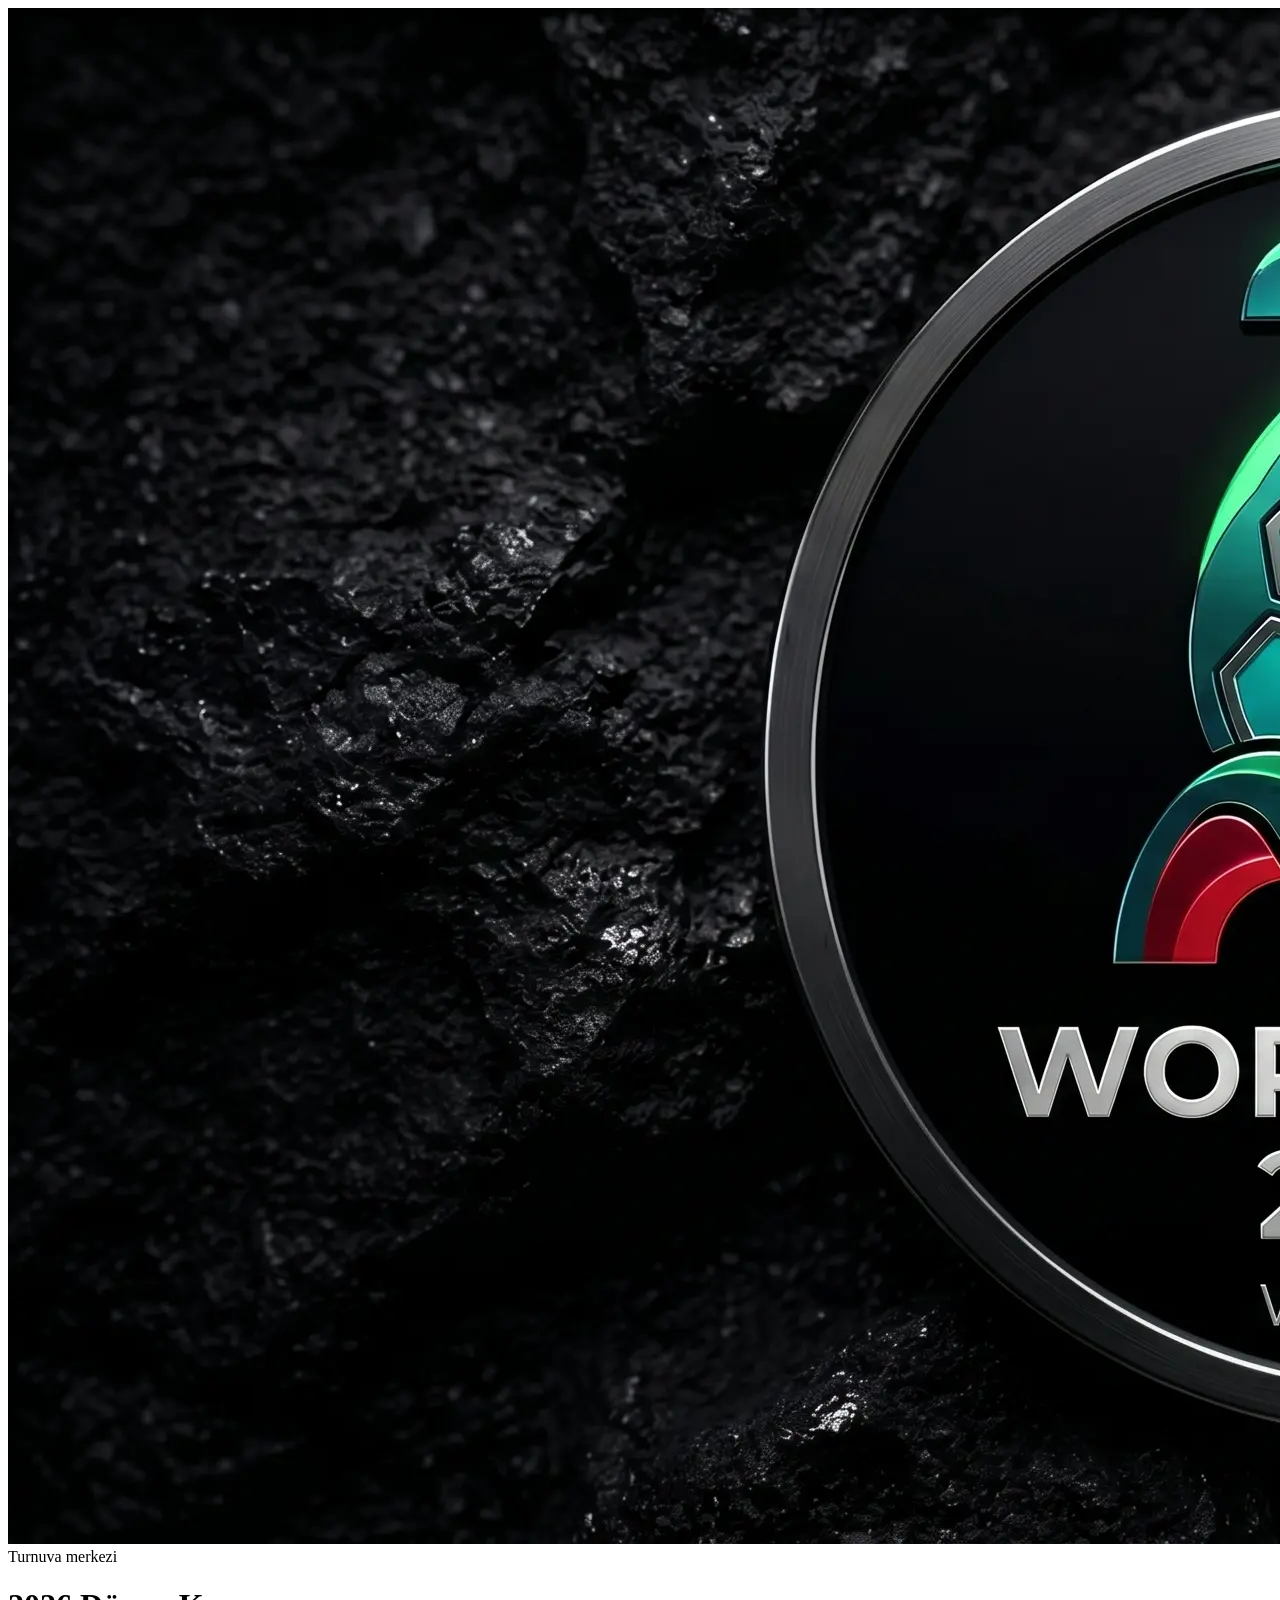
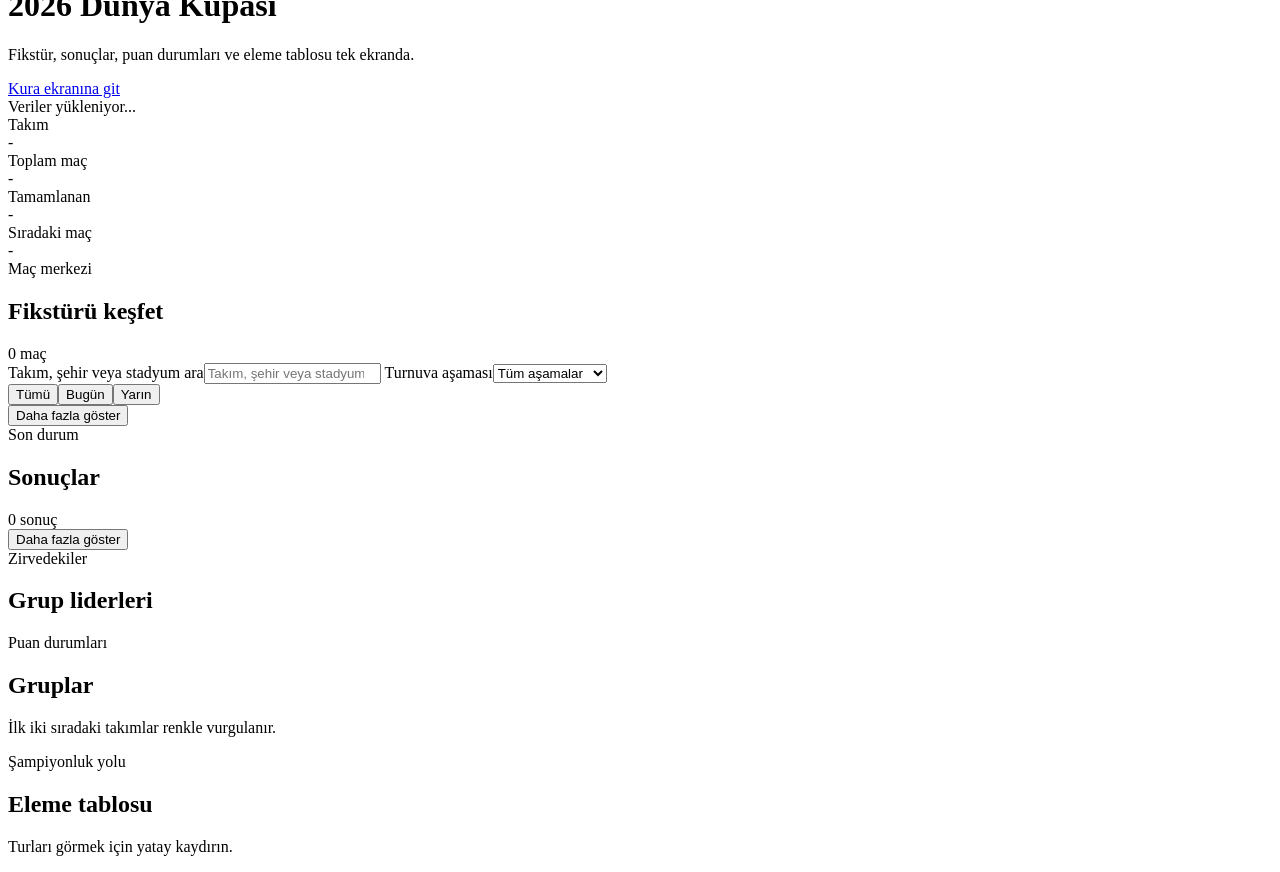
==== index.html @ 9389e24c "Redesign dashboard structure and filters" ====
<!DOCTYPE html>
<html lang="tr">
<head>
  <meta charset="UTF-8">
  <meta name="viewport" content="width=device-width, initial-scale=1.0">
  <meta name="theme-color" content="#071426">
  <meta name="description" content="2026 Dünya Kupası maçları, grupları, puan durumları ve eleme tablosu.">
  <title>2026 Dünya Kupası Merkezi</title>
  <link rel="icon" href="logo.webp">
  <link rel="stylesheet" href="styles.css">
</head>
<body>
  <main class="page">
    <header class="hero">
      <div class="brand">
        <img src="logo.webp" alt="2026 Dünya Kupası logosu" class="brand-logo">
        <div>
          <div class="eyebrow">Turnuva merkezi</div>
          <h1>2026 Dünya Kupası</h1>
          <p class="hero-copy">Fikstür, sonuçlar, puan durumları ve eleme tablosu tek ekranda.</p>
        </div>
      </div>
      <a href="./draw/index.html" class="draw-link">Kura ekranına git</a>
    </header>

    <div id="status" class="status" role="status" aria-live="polite">Veriler yükleniyor...</div>

    <section class="summary-grid" aria-label="Turnuva özeti">
      <article class="summary-card"><div class="summary-label">Takım</div><div id="statTeams" class="summary-value">-</div></article>
      <article class="summary-card"><div class="summary-label">Toplam maç</div><div id="statMatches" class="summary-value">-</div></article>
      <article class="summary-card"><div class="summary-label">Tamamlanan</div><div id="statPlayed" class="summary-value">-</div></article>
      <article class="summary-card summary-card-accent"><div class="summary-label">Sıradaki maç</div><div id="statNextMatch" class="summary-next">-</div></article>
    </section>

    <section class="card match-center">
      <div class="section-heading"><div><div class="eyebrow">Maç merkezi</div><h2>Fikstürü keşfet</h2></div><div id="nextMatchesCount" class="toolbar-count">0 maç</div></div>
      <div class="filter-bar">
        <label class="search-field"><span class="sr-only">Takım, şehir veya stadyum ara</span><input id="matchSearch" type="search" placeholder="Takım, şehir veya stadyum ara..." autocomplete="off"></label>
        <label class="select-field"><span class="sr-only">Turnuva aşaması</span><select id="stageFilter"><option value="all">Tüm aşamalar</option><option value="Group">Grup aşaması</option><option value="knockout">Eleme aşaması</option></select></label>
        <div class="toolbar-left" aria-label="Tarih filtresi"><button id="filterAllBtn" class="toolbar-btn active" type="button">Tümü</button><button id="filterTodayBtn" class="toolbar-btn" type="button">Bugün</button><button id="filterTomorrowBtn" class="toolbar-btn" type="button">Yarın</button></div>
      </div>
      <div id="nextMatches" class="match-grid"></div>
      <button id="nextToggleBtn" class="toolbar-btn load-more" type="button">Daha fazla göster</button>
    </section>

    <section class="dashboard-grid">
      <article class="card"><div class="section-heading"><div><div class="eyebrow">Son durum</div><h2>Sonuçlar</h2></div><div id="recentResultsCount" class="toolbar-count">0 sonuç</div></div><div id="recentResults" class="scroll-box"></div><button id="recentToggleBtn" class="toolbar-btn load-more" type="button">Daha fazla göster</button></article>
      <article class="card"><div class="section-heading"><div><div class="eyebrow">Zirvedekiler</div><h2>Grup liderleri</h2></div></div><div id="groupLeaders" class="scroll-box"></div></article>
    </section>

    <section class="content-section">
      <div class="section-heading"><div><div class="eyebrow">Puan durumları</div><h2>Gruplar</h2></div><p class="section-note">İlk iki sıradaki takımlar renkle vurgulanır.</p></div>
      <div id="groupsGrid" class="groups-grid"></div>
    </section>

    <section class="content-section">
      <div class="section-heading"><div><div class="eyebrow">Şampiyonluk yolu</div><h2>Eleme tablosu</h2></div><p class="section-note mobile-swipe-note">Turları görmek için yatay kaydırın.</p></div>
      <div class="bracket-wrapper"><div id="bracket" class="bracket"></div></div>
    </section>
  </main>
  <script src="app.js" defer></script>
</body>
</html>
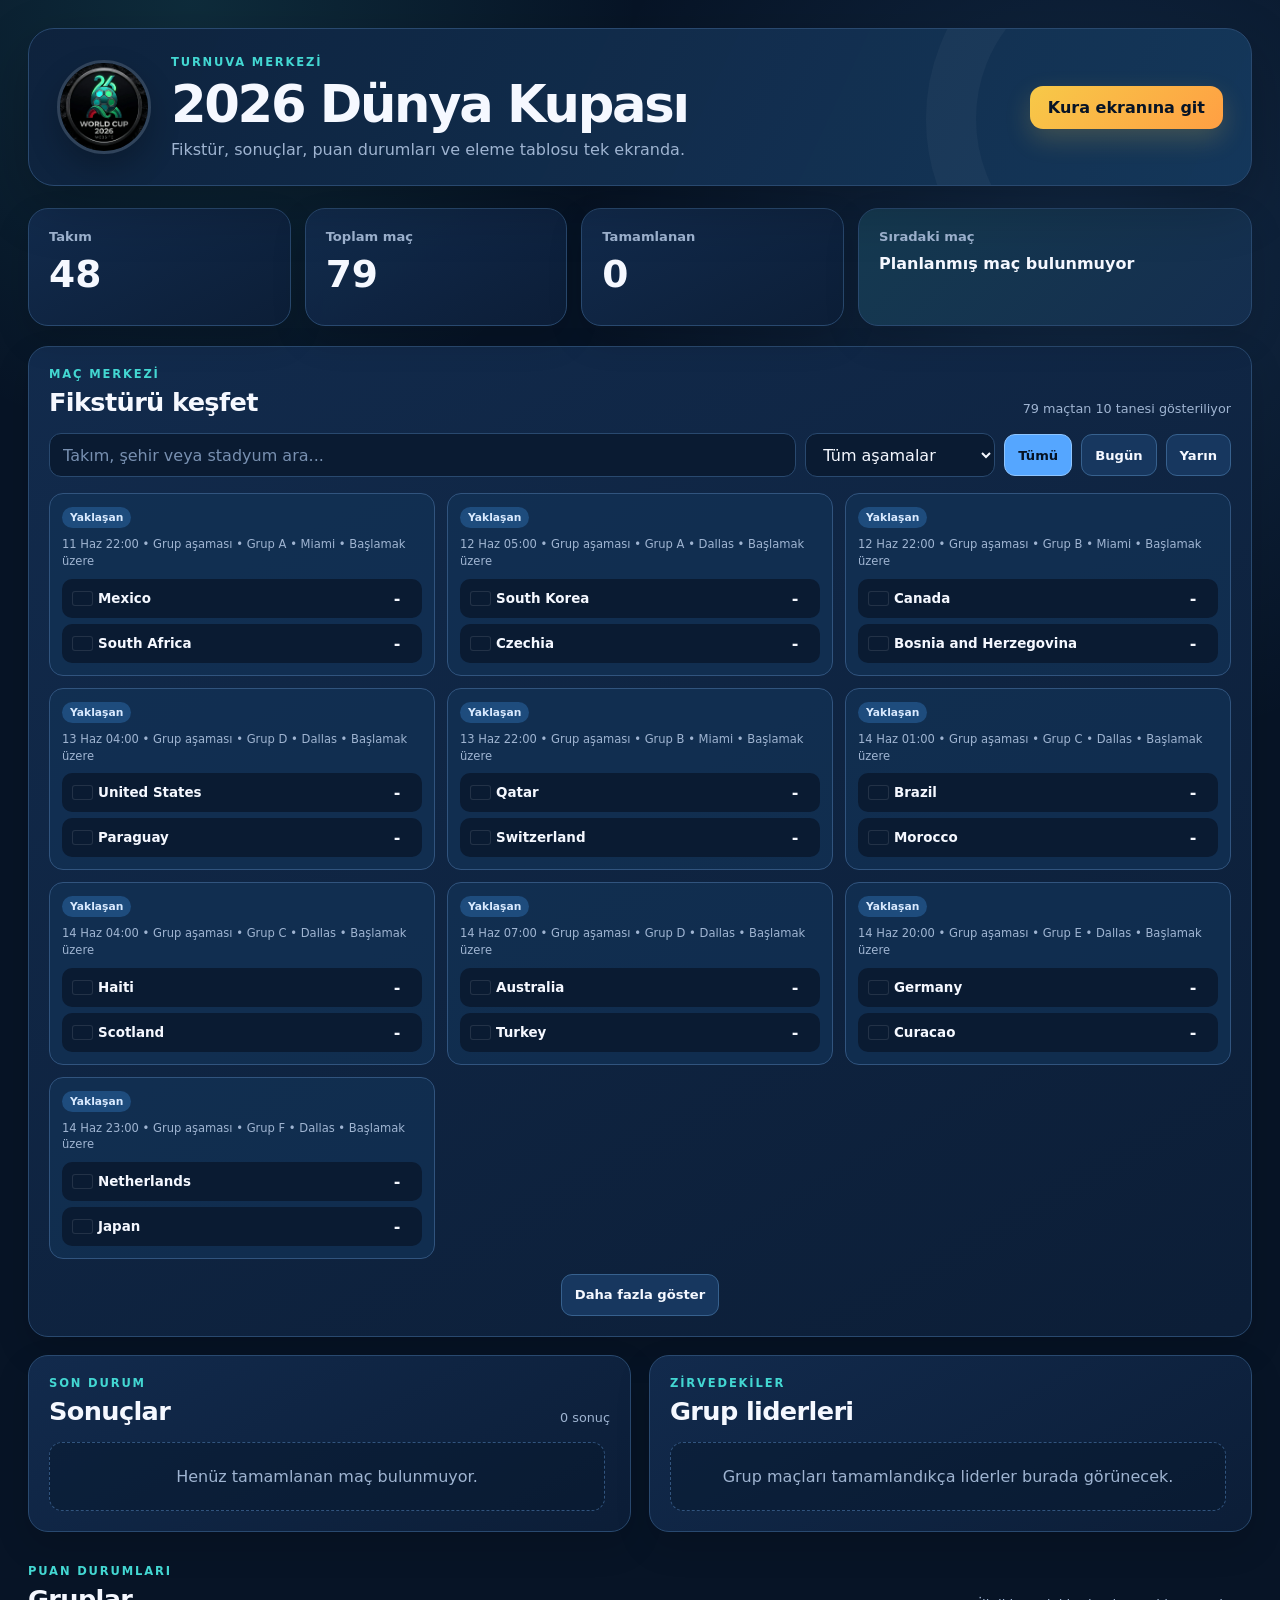
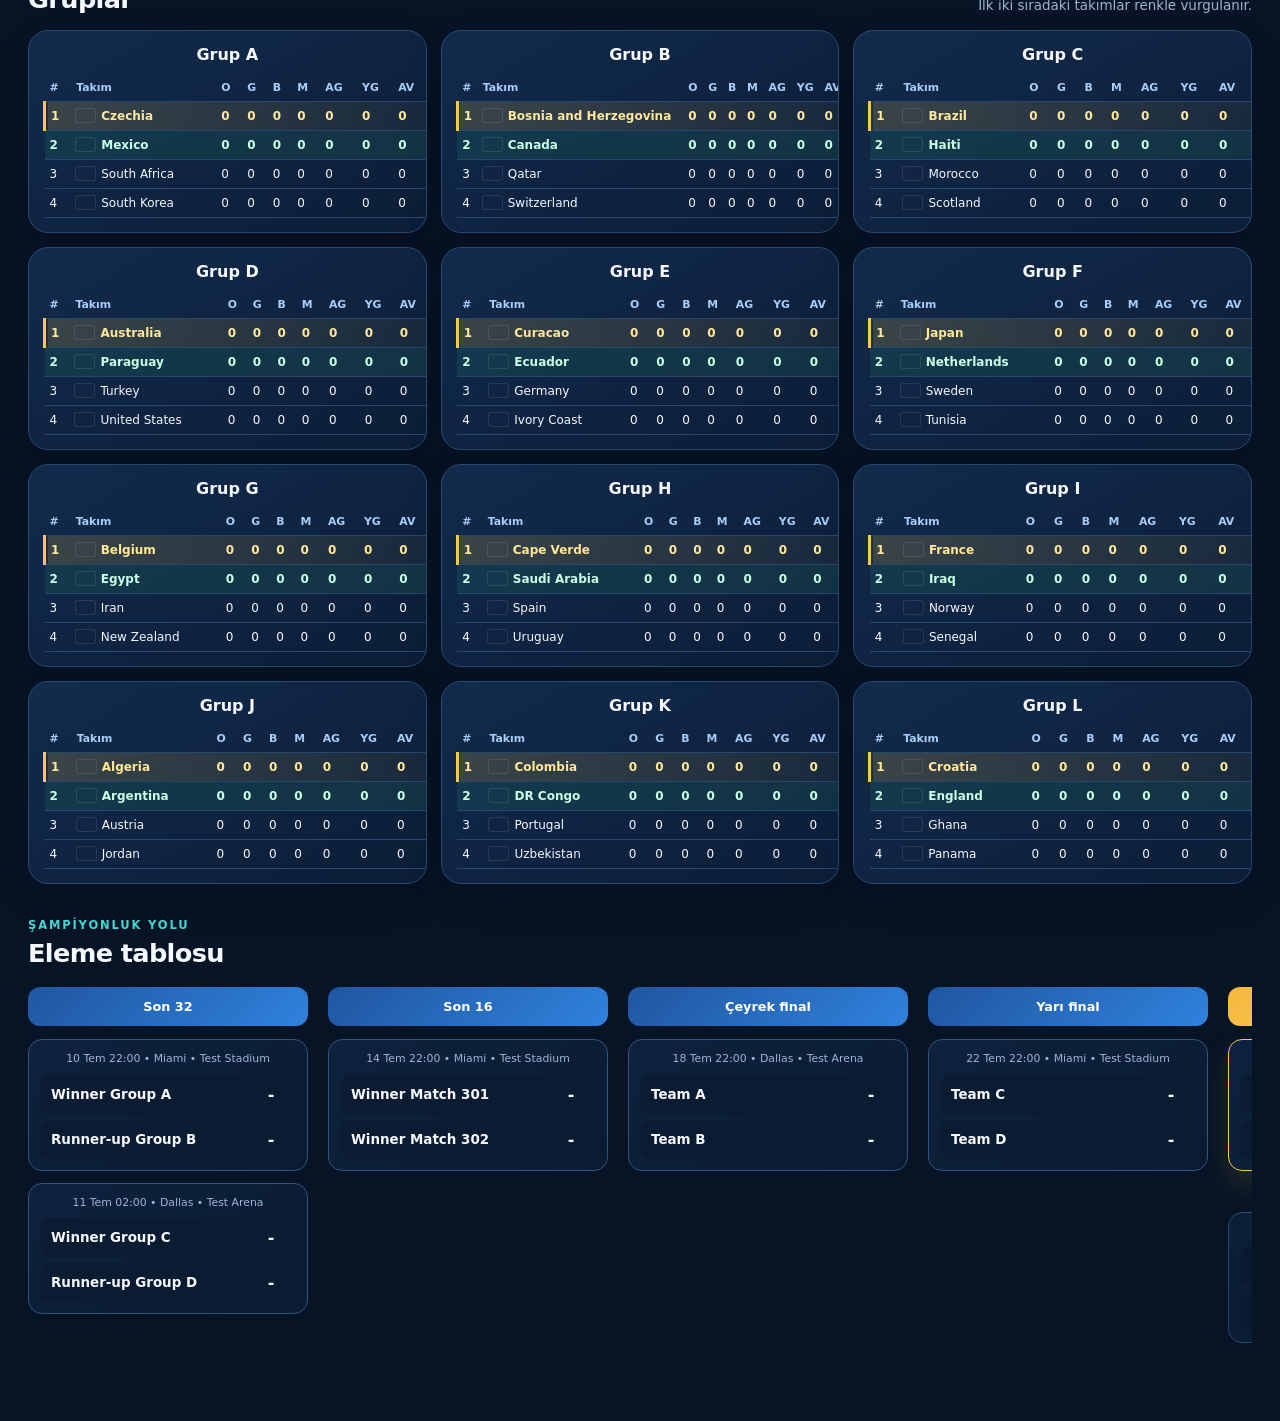
==== commit e28b1a7d: "Restore five-click result management shortcut" ====
--- a/index.html
+++ b/index.html
@@ -13,7 +13,7 @@
   <main class="page">
     <header class="hero">
       <div class="brand">
-        <img src="logo.webp" alt="2026 Dünya Kupası logosu" class="brand-logo">
+        <img id="resultEntryTrigger" src="logo.webp" alt="2026 Dünya Kupası logosu" class="brand-logo">
         <div>
           <div class="eyebrow">Turnuva merkezi</div>
           <h1>2026 Dünya Kupası</h1>
@@ -59,5 +59,26 @@
     </section>
   </main>
   <script src="app.js" defer></script>
+  <script>
+    (() => {
+      const logo = document.getElementById("resultEntryTrigger");
+      let clickCount = 0;
+      let resetTimer;
+
+      logo.addEventListener("click", () => {
+        clickCount += 1;
+        clearTimeout(resetTimer);
+
+        if (clickCount === 5) {
+          window.location.href = "manage_matches.html";
+          return;
+        }
+
+        resetTimer = setTimeout(() => {
+          clickCount = 0;
+        }, 1500);
+      });
+    })();
+  </script>
 </body>
 </html>
--- a/styles.css
+++ b/styles.css
@@ -0,0 +1,104 @@
+:root {
+  --bg: #071426; --panel: #0e223d; --panel-strong: #122b4d; --panel-soft: #0a1b32;
+  --line: #29496f; --text: #f5f8ff; --muted: #9fb4d1; --blue: #55a6ff;
+  --cyan: #43d7d2; --gold: #f7c948; --green: #41d68b; --radius: 20px;
+  --shadow: 0 20px 55px rgba(0, 0, 0, 0.22);
+}
+* { box-sizing: border-box; }
+html { color-scheme: dark; scroll-behavior: smooth; }
+body { margin: 0; min-width: 320px; font-family: Inter, ui-sans-serif, system-ui, -apple-system, BlinkMacSystemFont, "Segoe UI", sans-serif; background: radial-gradient(circle at 15% 0, rgba(67,215,210,.12), transparent 28rem), radial-gradient(circle at 85% 8%, rgba(85,166,255,.14), transparent 32rem), var(--bg); color: var(--text); }
+button,input,select { font: inherit; }
+button,a { -webkit-tap-highlight-color: transparent; }
+button:focus-visible,a:focus-visible,input:focus-visible,select:focus-visible { outline: 3px solid rgba(85,166,255,.45); outline-offset: 3px; }
+.page { width: min(1600px, 100%); margin: 0 auto; padding: 28px; }
+.hero { display:flex; align-items:center; justify-content:space-between; gap:24px; min-height:150px; margin-bottom:22px; padding:26px 28px; overflow:hidden; position:relative; background:linear-gradient(115deg,rgba(14,34,61,.98),rgba(20,56,92,.94)),var(--panel); border:1px solid var(--line); border-radius:26px; box-shadow:var(--shadow); }
+.hero::after { content:""; position:absolute; right:-75px; top:-110px; width:300px; height:300px; border:50px solid rgba(255,255,255,.035); border-radius:50%; }
+.brand { display:flex; align-items:center; gap:20px; position:relative; z-index:1; }
+.brand-logo { width:94px; height:94px; flex:0 0 auto; object-fit:cover; border:3px solid rgba(255,255,255,.14); border-radius:50%; box-shadow:0 14px 30px rgba(0,0,0,.24); }
+h1,h2 { margin:0; line-height:1.1; }
+h1 { font-size:clamp(2rem,4vw,3.4rem); letter-spacing:-.045em; }
+h2 { font-size:clamp(1.35rem,2vw,1.75rem); letter-spacing:-.025em; }
+.eyebrow { margin-bottom:7px; color:var(--cyan); font-size:.72rem; font-weight:800; letter-spacing:.16em; text-transform:uppercase; }
+.hero-copy,.section-note { margin:8px 0 0; color:var(--muted); }
+.draw-link { position:relative; z-index:1; flex:0 0 auto; padding:12px 18px; color:#071426; background:linear-gradient(135deg,var(--gold),#ff9f43); border-radius:13px; box-shadow:0 10px 26px rgba(247,201,72,.2); font-weight:850; text-decoration:none; }
+.status { margin-bottom:18px; padding:12px 15px; color:var(--muted); background:rgba(14,34,61,.78); border:1px solid var(--line); border-radius:13px; }
+.status.success { display:none; }
+.status.error { color:#ffd2d2; background:#421d28; border-color:#8e3f50; }
+.summary-grid { display:grid; grid-template-columns:repeat(3,minmax(0,1fr)) minmax(260px,1.5fr); gap:14px; margin-bottom:20px; }
+.summary-card,.card,.group-card { background:linear-gradient(150deg,rgba(18,43,77,.98),rgba(12,30,55,.98)); border:1px solid var(--line); border-radius:var(--radius); box-shadow:0 14px 35px rgba(0,0,0,.14); }
+.summary-card { min-height:118px; padding:20px; }
+.summary-card-accent { background:linear-gradient(135deg,rgba(67,215,210,.13),rgba(85,166,255,.09)),var(--panel); }
+.summary-label { margin-bottom:8px; color:var(--muted); font-size:.82rem; font-weight:700; }
+.summary-value { font-size:2.35rem; font-weight:850; }
+.summary-next { max-width:28ch; font-size:1rem; font-weight:750; line-height:1.45; }
+.card { padding:20px; }
+.match-center { margin-bottom:18px; }
+.dashboard-grid { display:grid; grid-template-columns:1fr 1fr; align-items:start; gap:18px; margin-bottom:32px; }
+.section-heading { display:flex; align-items:flex-end; justify-content:space-between; gap:18px; margin-bottom:17px; }
+.section-note { font-size:.84rem; text-align:right; }
+.filter-bar,.toolbar-left,.toolbar-right { display:flex; align-items:center; gap:9px; }
+.filter-bar { margin-bottom:16px; flex-wrap:wrap; }
+.search-field { flex:1 1 320px; }
+.select-field { flex:0 1 190px; }
+.search-field input,.select-field select { width:100%; min-height:44px; padding:10px 13px; color:var(--text); background:var(--panel-soft); border:1px solid var(--line); border-radius:12px; }
+.search-field input::placeholder { color:#7890b1; }
+.toolbar-count { color:var(--muted); font-size:.8rem; white-space:nowrap; }
+.toolbar-btn { min-height:42px; padding:9px 13px; color:var(--text); background:#17375f; border:1px solid #37618e; border-radius:11px; cursor:pointer; font-size:.82rem; font-weight:750; transition:transform .16s ease,background .16s ease,border-color .16s ease; }
+.toolbar-btn:hover { background:#1f4b7c; border-color:var(--blue); transform:translateY(-1px); }
+.toolbar-btn.active { color:#061323; background:var(--blue); border-color:#8ec5ff; }
+.toolbar-btn.disabled { display:none; }
+.load-more { display:block; width:max-content; margin:15px auto 0; }
+.match-grid { display:grid; grid-template-columns:repeat(3,minmax(0,1fr)); gap:12px; }
+.scroll-box { max-height:470px; overflow-y:auto; padding-right:5px; scrollbar-color:#3b638d transparent; }
+.match-item,.leader-item { padding:12px; background:rgba(18,49,85,.76); border:1px solid #31547e; border-radius:14px; }
+.scroll-box .match-item,.scroll-box .leader-item { margin-bottom:10px; }
+.match-meta { min-height:32px; margin-bottom:9px; color:var(--muted); font-size:.72rem; line-height:1.45; }
+.match-line,.bracket-team-row { display:flex; align-items:center; justify-content:space-between; gap:10px; margin-bottom:6px; padding:9px 10px; background:var(--panel-soft); border:1px solid transparent; border-radius:10px; }
+.match-line:last-child,.bracket-team-row:last-child { margin-bottom:0; }
+.team-name { min-width:0; color:var(--text); font-size:.84rem; font-weight:700; }
+.score { min-width:28px; color:var(--text); text-align:center; font-weight:850; }
+.match-tag,.result-tag { display:inline-block; margin-bottom:8px; padding:4px 8px; border-radius:999px; font-size:.67rem; font-weight:800; }
+.match-tag { color:#d9eaff; background:#1e4c7d; }
+.tag-today { color:#cffff0; background:#126244; }
+.tag-tomorrow { color:#fff0c7; background:#7a4c12; }
+.result-tag { color:#eadfff; background:#523397; }
+.leader-title { margin-bottom:5px; font-size:.86rem; font-weight:800; }
+.leader-meta,.leader-extra { color:var(--muted); font-size:.78rem; line-height:1.5; }
+.leader-stats { display:grid; grid-template-columns:repeat(3,1fr); gap:7px; margin:9px 0; }
+.leader-stat-box { padding:8px; text-align:center; background:var(--panel-soft); border-radius:9px; }
+.leader-stat-label { margin-bottom:3px; color:var(--muted); font-size:.65rem; }
+.leader-stat-value { font-size:.92rem; font-weight:850; }
+.content-section { margin-bottom:34px; }
+.groups-grid { display:grid; grid-template-columns:repeat(3,minmax(0,1fr)); gap:14px; }
+.group-card { padding:14px; overflow-x:auto; }
+.group-title { margin-bottom:10px; font-size:1rem; font-weight:850; text-align:center; }
+.group-table { width:100%; min-width:410px; border-collapse:collapse; font-size:.75rem; }
+.group-table th,.group-table td { padding:7px 5px; border-bottom:1px solid #27476d; text-align:left; }
+.group-table th { color:#a9cdf7; font-size:.68rem; }
+.group-table tbody tr { transition:background .16s ease; }
+.group-table tbody tr:hover { background:rgba(85,166,255,.12); }
+.group-qualified { background:rgba(65,214,139,.1); }
+.group-qualified td { color:#c9ffe4; font-weight:650; }
+.group-winner { background:linear-gradient(90deg,rgba(247,201,72,.18),rgba(247,201,72,.04)); border-left:3px solid var(--gold); }
+.group-winner td { color:#ffe899; font-weight:750; }
+.bracket-wrapper { width:100%; overflow-x:auto; padding:3px 2px 16px; scroll-snap-type:x proximity; scrollbar-color:#3b638d transparent; }
+.bracket { display:flex; align-items:flex-start; gap:20px; width:max-content; min-width:100%; }
+.round-column { width:280px; flex:0 0 280px; scroll-snap-align:start; }
+.round-title { margin-bottom:13px; padding:12px; color:white; background:linear-gradient(135deg,#2056a0,#2f82dd); border-radius:12px; font-size:.8rem; font-weight:850; text-align:center; }
+.final-column .round-title { color:#172033; background:linear-gradient(135deg,#f5b83c,#ffe072); }
+.bracket-match-list { display:flex; flex-direction:column; gap:12px; }
+.bracket-match-card { position:relative; padding:11px; background:linear-gradient(145deg,var(--panel),var(--panel-soft)); border:1px solid #31547e; border-radius:14px; }
+.bracket-meta { margin-bottom:8px; color:var(--muted); font-size:.68rem; line-height:1.4; text-align:center; }
+.winner-row { background:linear-gradient(135deg,#0b513e,#0c684c); border-color:var(--green); }
+.final-column .main-final { border-color:var(--gold); box-shadow:0 12px 30px rgba(247,201,72,.13); }
+.third-place-block { margin-top:18px; opacity:.82; }
+.third-place-label { margin-bottom:9px; color:var(--gold); font-size:.72rem; font-weight:850; letter-spacing:.08em; text-align:center; text-transform:uppercase; }
+.bracket-line-top,.bracket-line-dot { display:none; }
+.flag-icon { width:19px; height:13px; margin-right:6px; object-fit:cover; border-radius:2px; vertical-align:-2px; box-shadow:0 0 0 1px rgba(255,255,255,.1); }
+.empty-note { grid-column:1/-1; padding:24px; color:var(--muted); background:rgba(8,25,46,.52); border:1px dashed #31547e; border-radius:13px; text-align:center; }
+.sr-only { position:absolute; width:1px; height:1px; padding:0; margin:-1px; overflow:hidden; clip:rect(0,0,0,0); white-space:nowrap; border:0; }
+.mobile-swipe-note { display:none; }
+@media (max-width:1200px) { .summary-grid { grid-template-columns:repeat(2,minmax(0,1fr)); } .match-grid,.groups-grid { grid-template-columns:repeat(2,minmax(0,1fr)); } }
+@media (max-width:800px) { .page { padding:16px; } .hero { align-items:flex-start; padding:21px; } .brand-logo { width:72px; height:72px; } .dashboard-grid { grid-template-columns:1fr; } .mobile-swipe-note { display:block; } }
+@media (max-width:620px) { .hero,.brand,.section-heading { align-items:flex-start; } .hero { flex-direction:column; } .brand { gap:13px; } .brand-logo { width:58px; height:58px; } .draw-link { width:100%; text-align:center; } .hero-copy { font-size:.88rem; } .summary-grid,.match-grid,.groups-grid { grid-template-columns:1fr; } .summary-card { min-height:100px; } .filter-bar { align-items:stretch; } .search-field,.select-field,.toolbar-left { width:100%; flex-basis:100%; } .toolbar-left .toolbar-btn { flex:1; } .section-heading { flex-direction:column; gap:8px; } .section-note { text-align:left; } .card { padding:16px; } .round-column { width:calc(100vw - 52px); flex-basis:calc(100vw - 52px); } }
+@media (prefers-reduced-motion:reduce) { * { scroll-behavior:auto !important; transition:none !important; } }
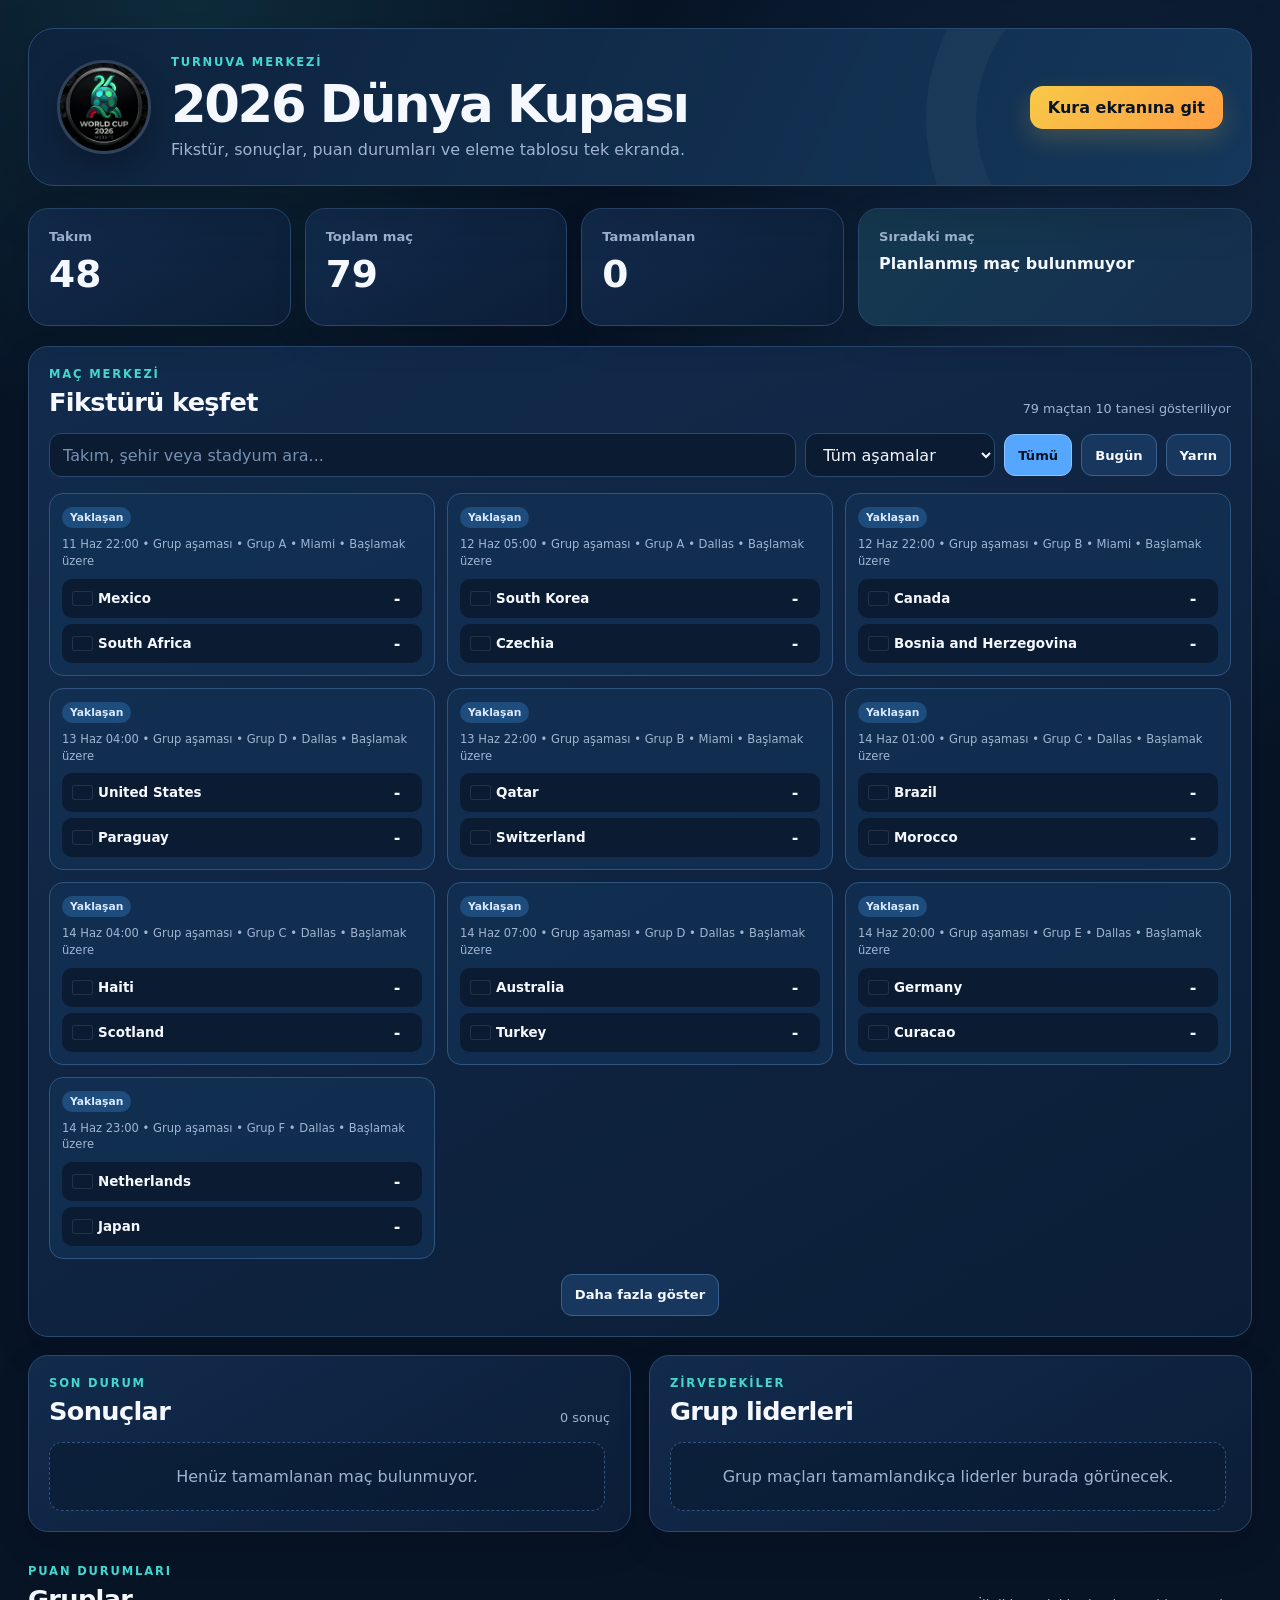
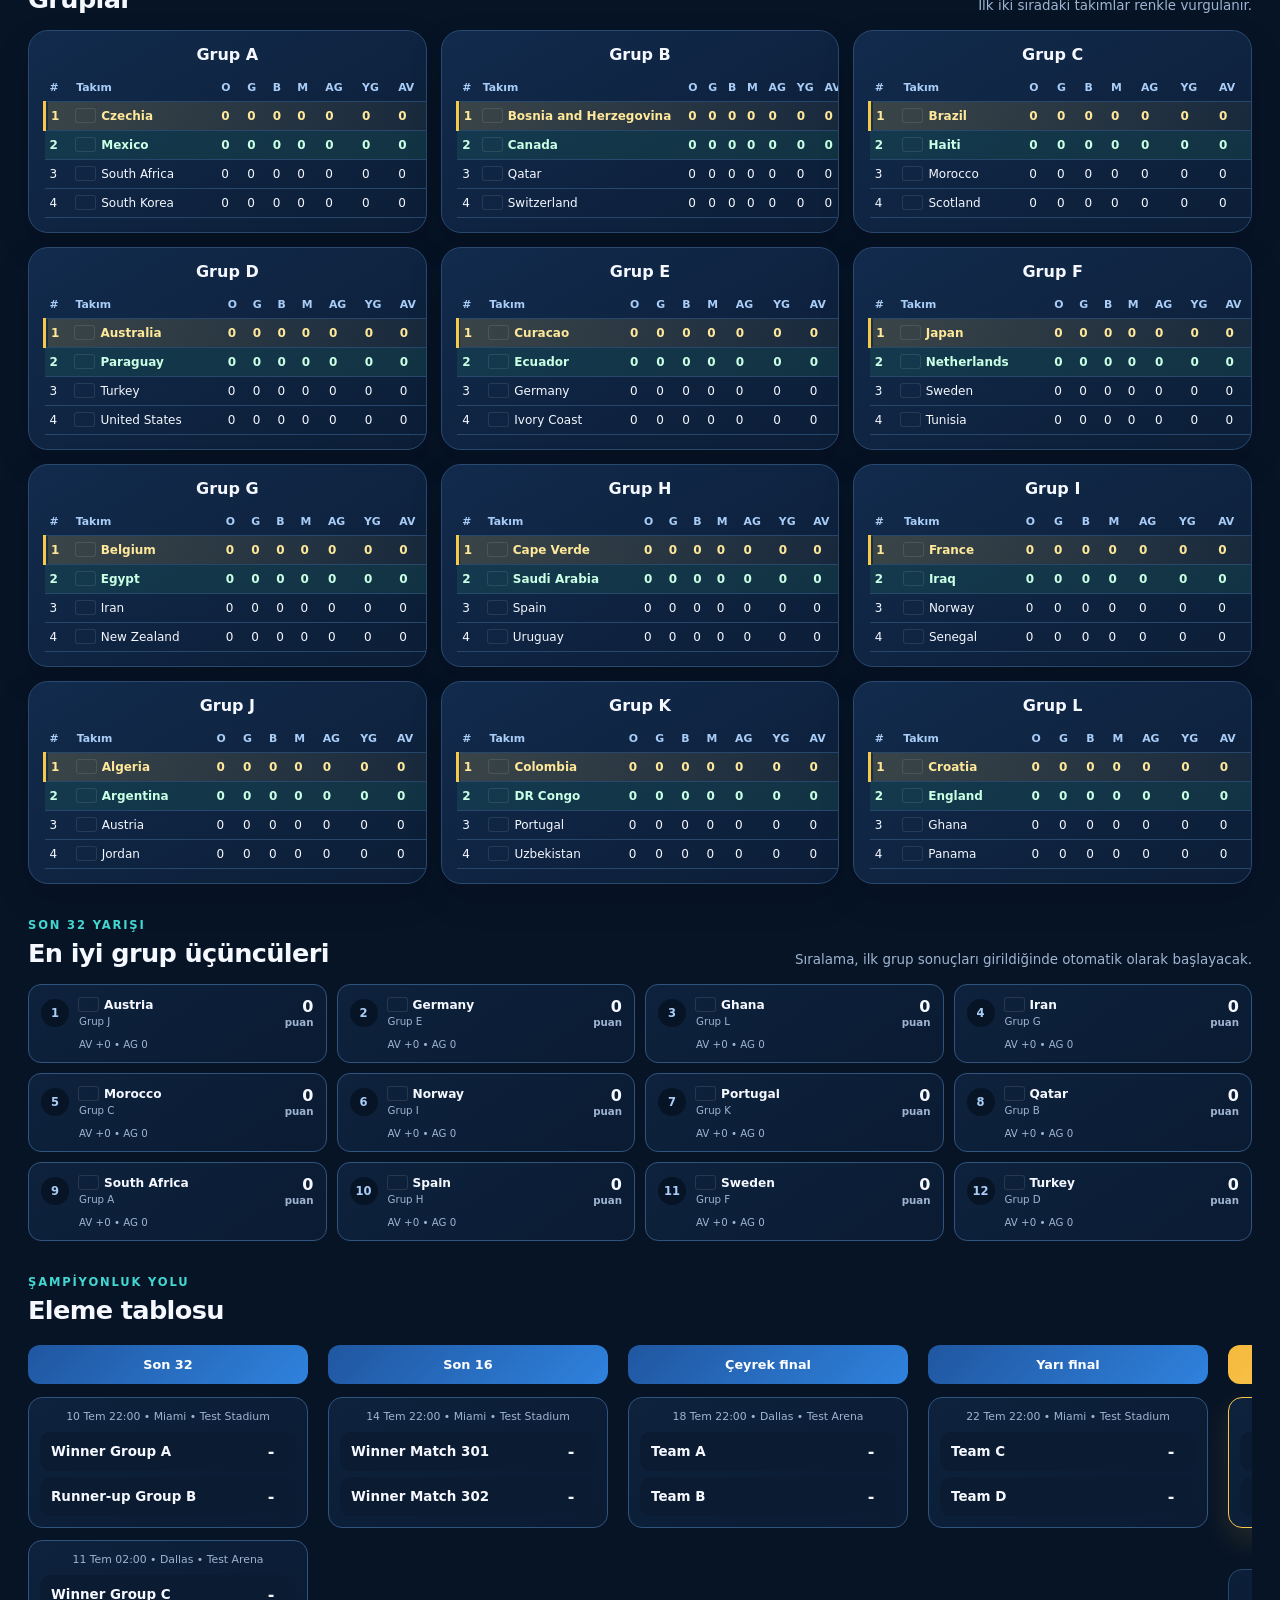
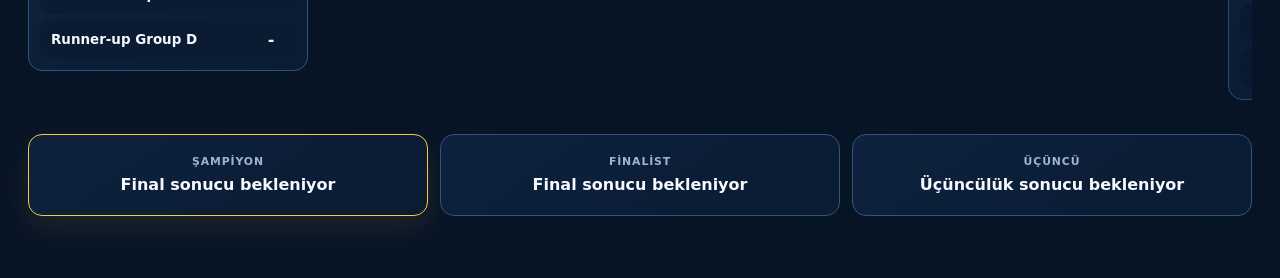
==== commit 3ff49328: "En iyi üçüncü ve eleme ilerleme otomasyonu ekle" ====
--- a/index.html
+++ b/index.html
@@ -59,6 +59,7 @@
     </section>
   </main>
   <script src="app.js" defer></script>
+  <script src="tournament-automation.js" defer></script>
   <script>
     (() => {
       const logo = document.getElementById("resultEntryTrigger");
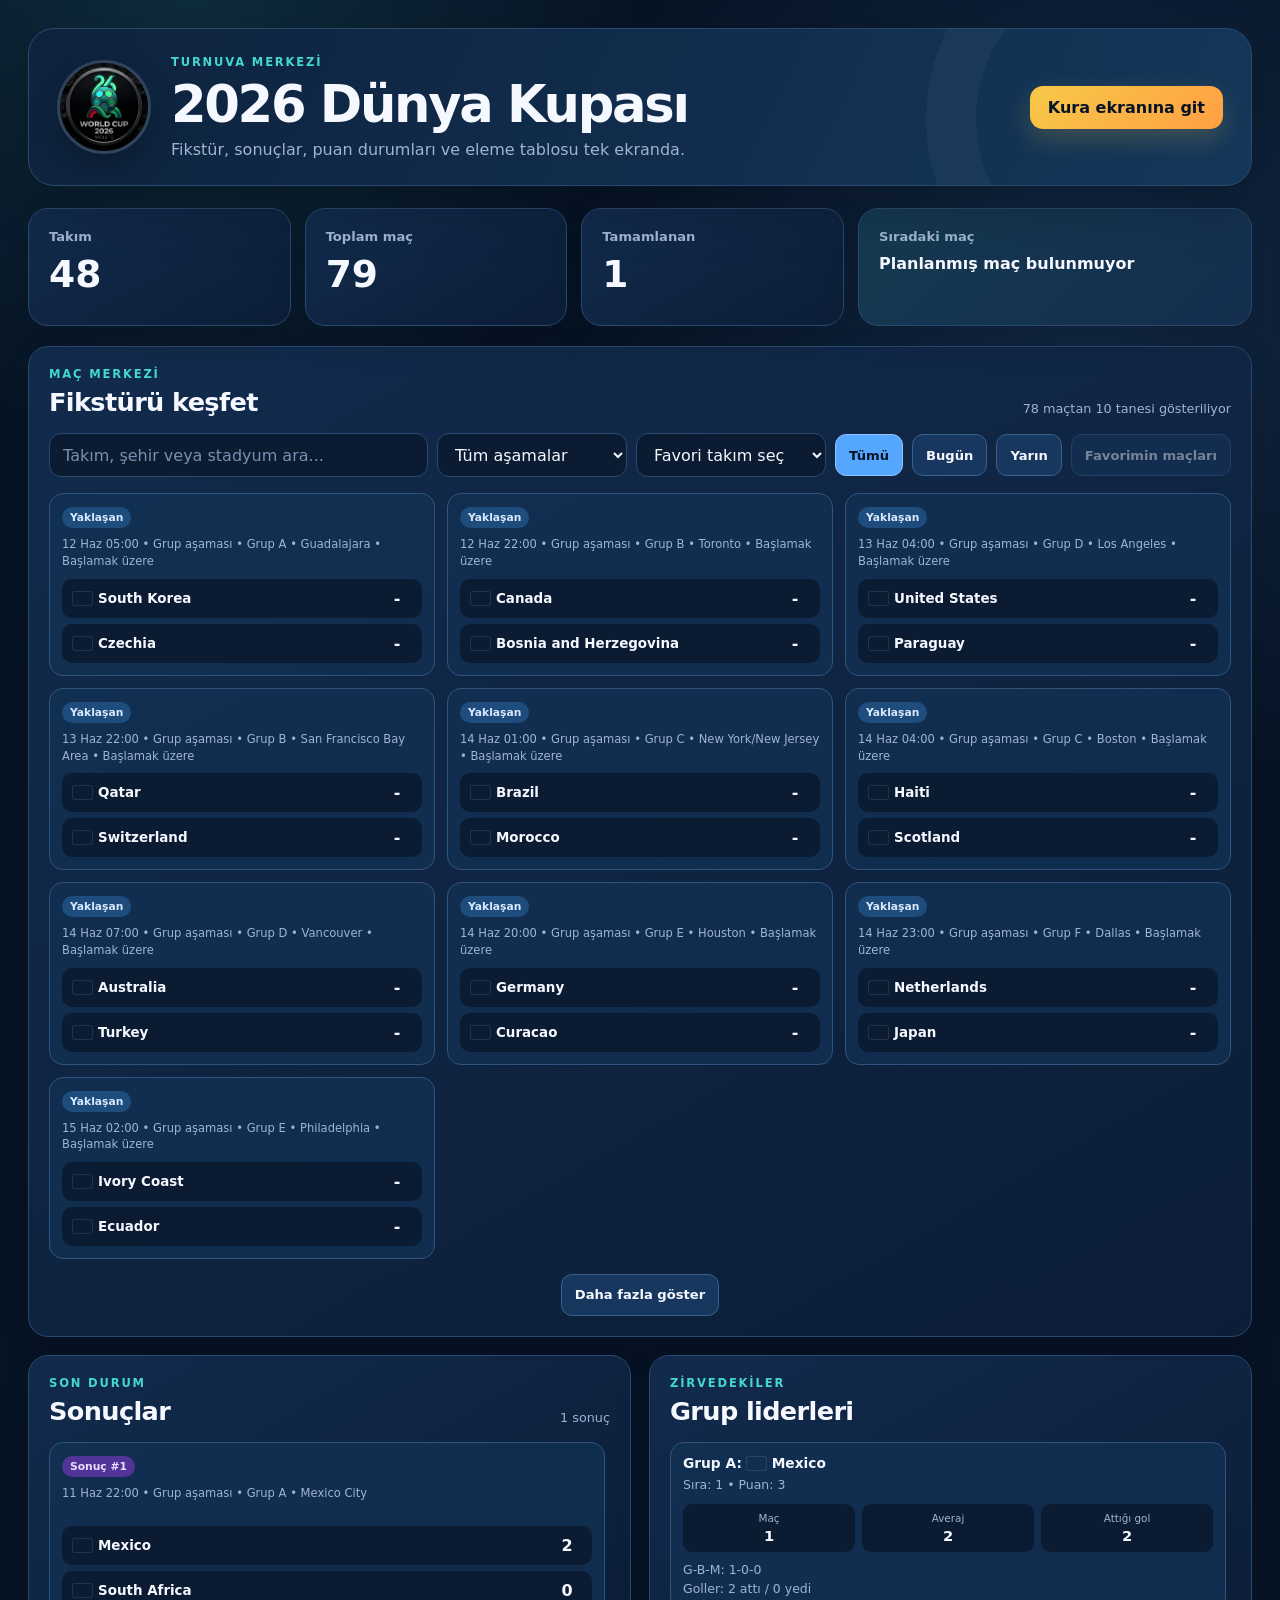
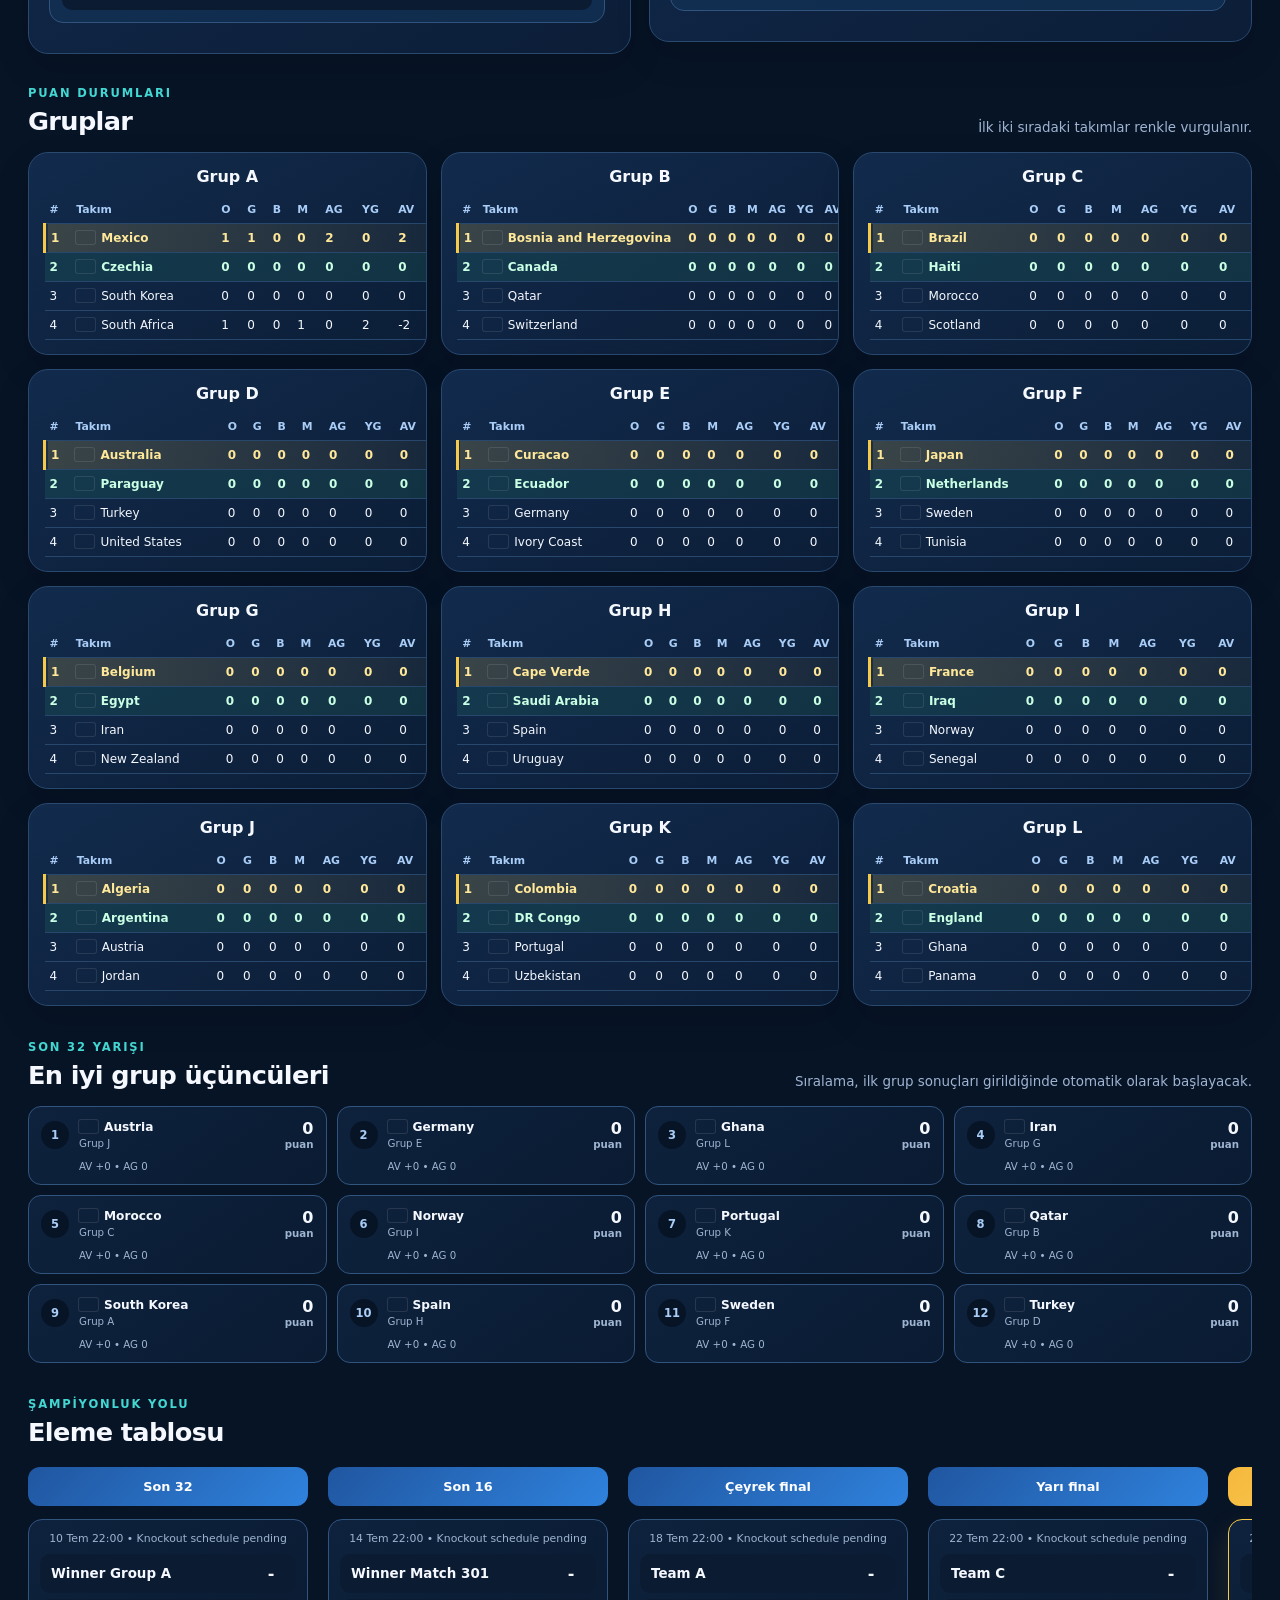
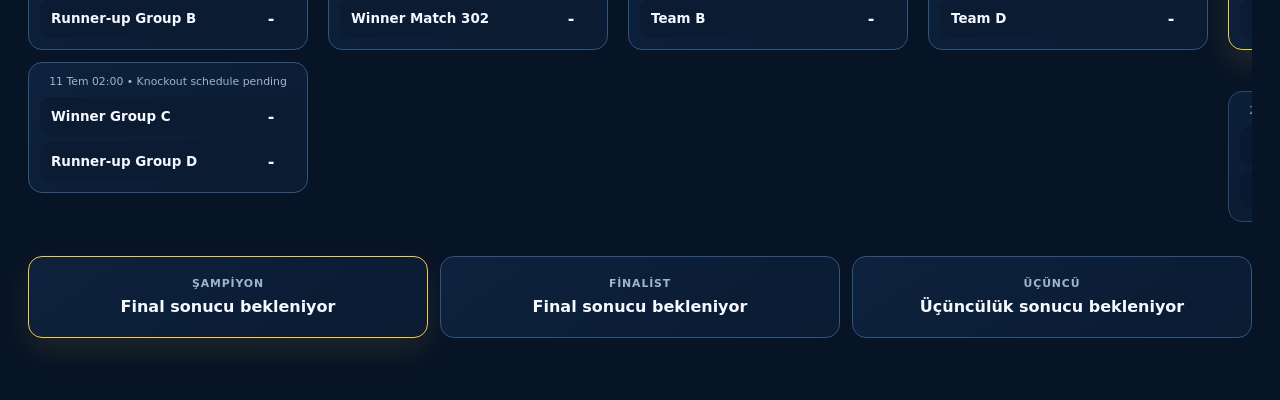
==== commit 70ac9d41: "Add team pages and favorite filtering" ====
--- a/index.html
+++ b/index.html
@@ -37,7 +37,9 @@
       <div class="filter-bar">
         <label class="search-field"><span class="sr-only">Takım, şehir veya stadyum ara</span><input id="matchSearch" type="search" placeholder="Takım, şehir veya stadyum ara..." autocomplete="off"></label>
         <label class="select-field"><span class="sr-only">Turnuva aşaması</span><select id="stageFilter"><option value="all">Tüm aşamalar</option><option value="Group">Grup aşaması</option><option value="knockout">Eleme aşaması</option></select></label>
+        <label class="select-field"><span class="sr-only">Favori takım</span><select id="favoriteTeamSelect"><option value="">Favori takım seç</option></select></label>
         <div class="toolbar-left" aria-label="Tarih filtresi"><button id="filterAllBtn" class="toolbar-btn active" type="button">Tümü</button><button id="filterTodayBtn" class="toolbar-btn" type="button">Bugün</button><button id="filterTomorrowBtn" class="toolbar-btn" type="button">Yarın</button></div>
+        <button id="favoriteOnlyBtn" class="toolbar-btn favorite-filter" type="button" disabled>Favorimin maçları</button>
       </div>
       <div id="nextMatches" class="match-grid"></div>
       <button id="nextToggleBtn" class="toolbar-btn load-more" type="button">Daha fazla göster</button>
--- a/styles.css
+++ b/styles.css
@@ -46,6 +46,8 @@
 .toolbar-btn { min-height:42px; padding:9px 13px; color:var(--text); background:#17375f; border:1px solid #37618e; border-radius:11px; cursor:pointer; font-size:.82rem; font-weight:750; transition:transform .16s ease,background .16s ease,border-color .16s ease; }
 .toolbar-btn:hover { background:#1f4b7c; border-color:var(--blue); transform:translateY(-1px); }
 .toolbar-btn.active { color:#061323; background:var(--blue); border-color:#8ec5ff; }
+.toolbar-btn:disabled { opacity:.45; cursor:not-allowed; transform:none; }
+.favorite-filter.active { color:#172033; background:var(--gold); border-color:#ffe58b; }
 .toolbar-btn.disabled { display:none; }
 .load-more { display:block; width:max-content; margin:15px auto 0; }
 .match-grid { display:grid; grid-template-columns:repeat(3,minmax(0,1fr)); gap:12px; }
@@ -56,6 +58,9 @@
 .match-line,.bracket-team-row { display:flex; align-items:center; justify-content:space-between; gap:10px; margin-bottom:6px; padding:9px 10px; background:var(--panel-soft); border:1px solid transparent; border-radius:10px; }
 .match-line:last-child,.bracket-team-row:last-child { margin-bottom:0; }
 .team-name { min-width:0; color:var(--text); font-size:.84rem; font-weight:700; }
+.team-link { color:inherit; text-decoration:none; border-radius:5px; }
+.team-link:hover { color:#bfe0ff; text-decoration:underline; text-underline-offset:3px; }
+.favorite-star { margin-left:5px; color:var(--gold); }
 .score { min-width:28px; color:var(--text); text-align:center; font-weight:850; }
 .match-tag,.result-tag { display:inline-block; margin-bottom:8px; padding:4px 8px; border-radius:999px; font-size:.67rem; font-weight:800; }
 .match-tag { color:#d9eaff; background:#1e4c7d; }
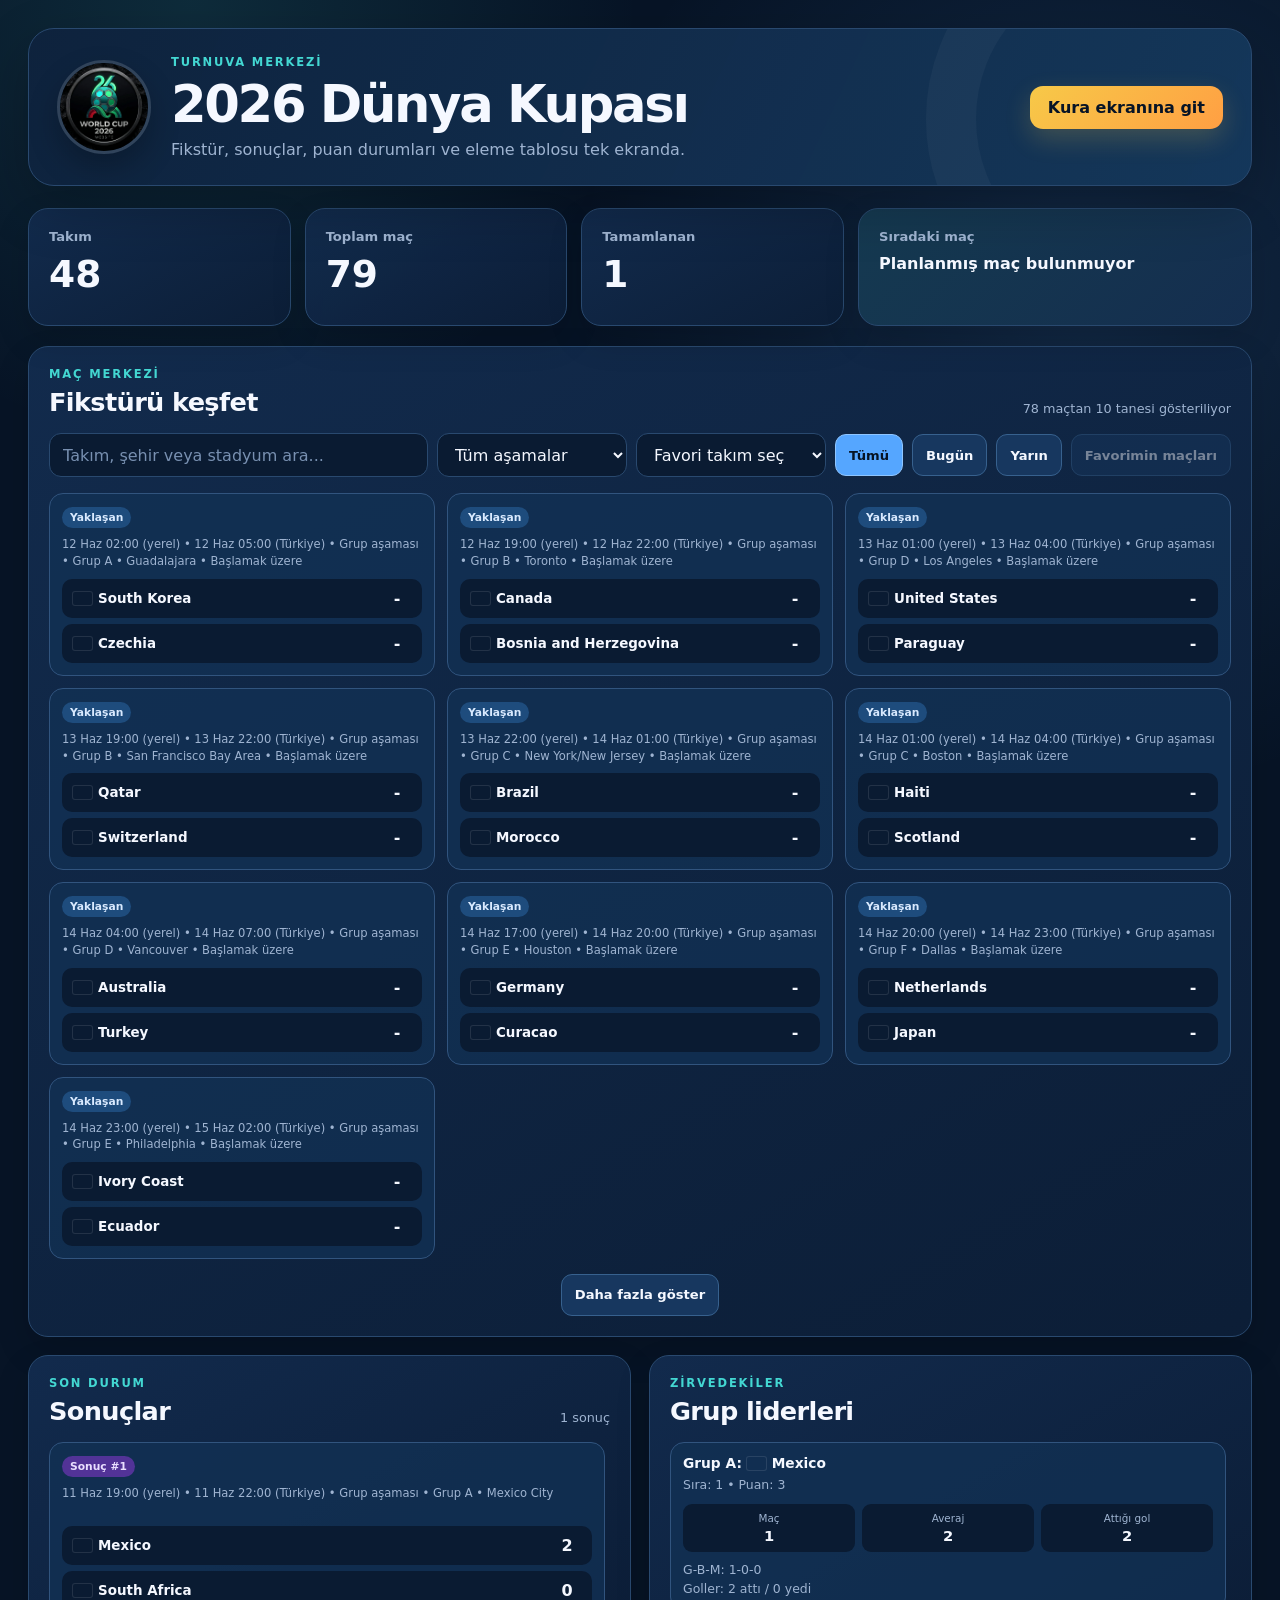
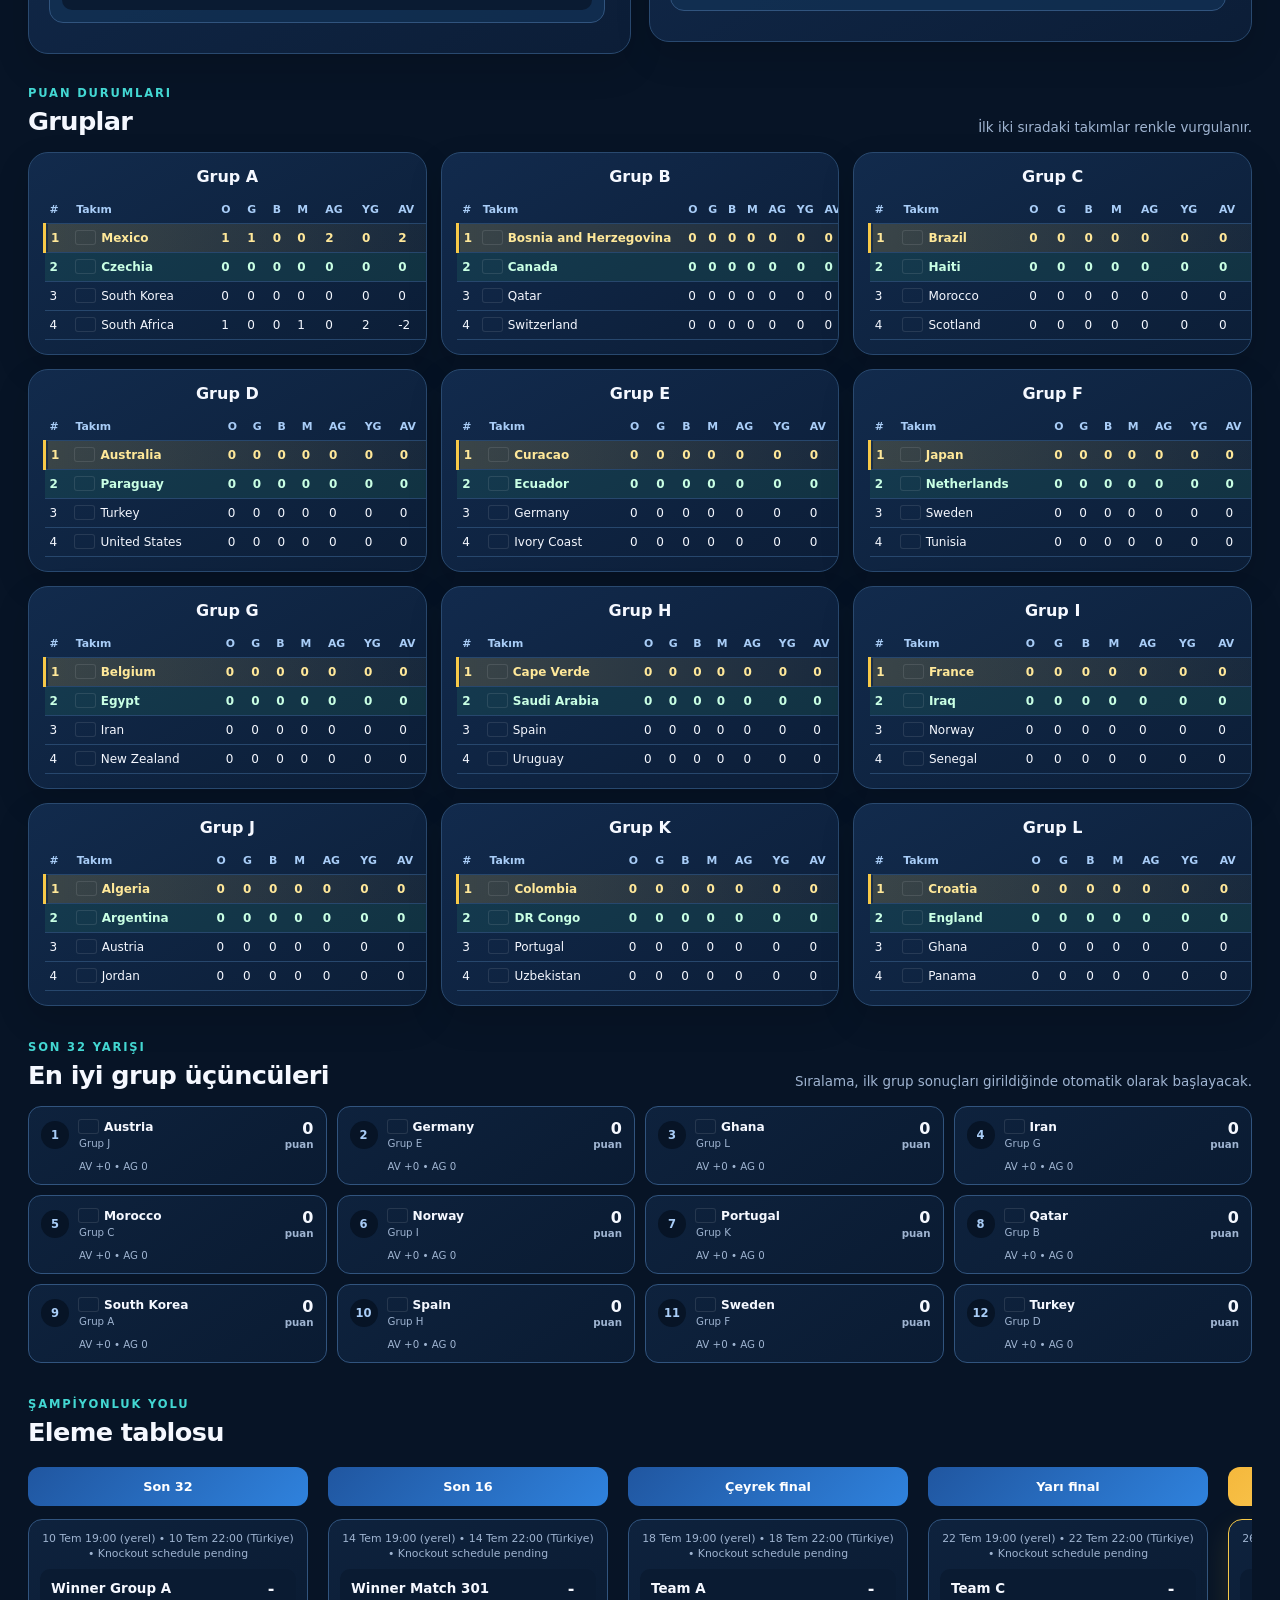
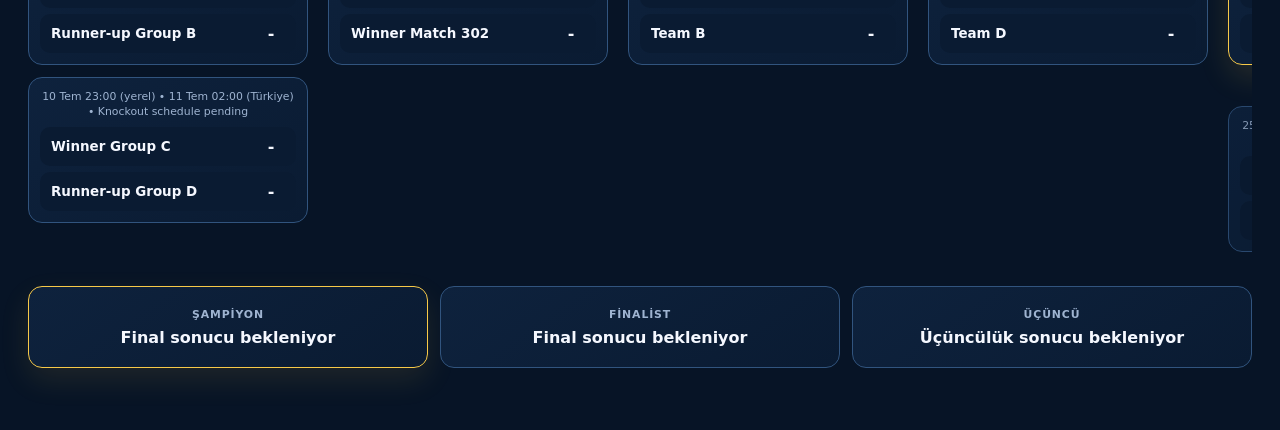
==== commit ec3f460d: "Add timezone-aware fixtures and calendar export" ====
--- a/index.html
+++ b/index.html
@@ -60,6 +60,7 @@
       <div class="bracket-wrapper"><div id="bracket" class="bracket"></div></div>
     </section>
   </main>
+  <script src="datetime.js" defer></script>
   <script src="app.js" defer></script>
   <script src="tournament-automation.js" defer></script>
   <script>
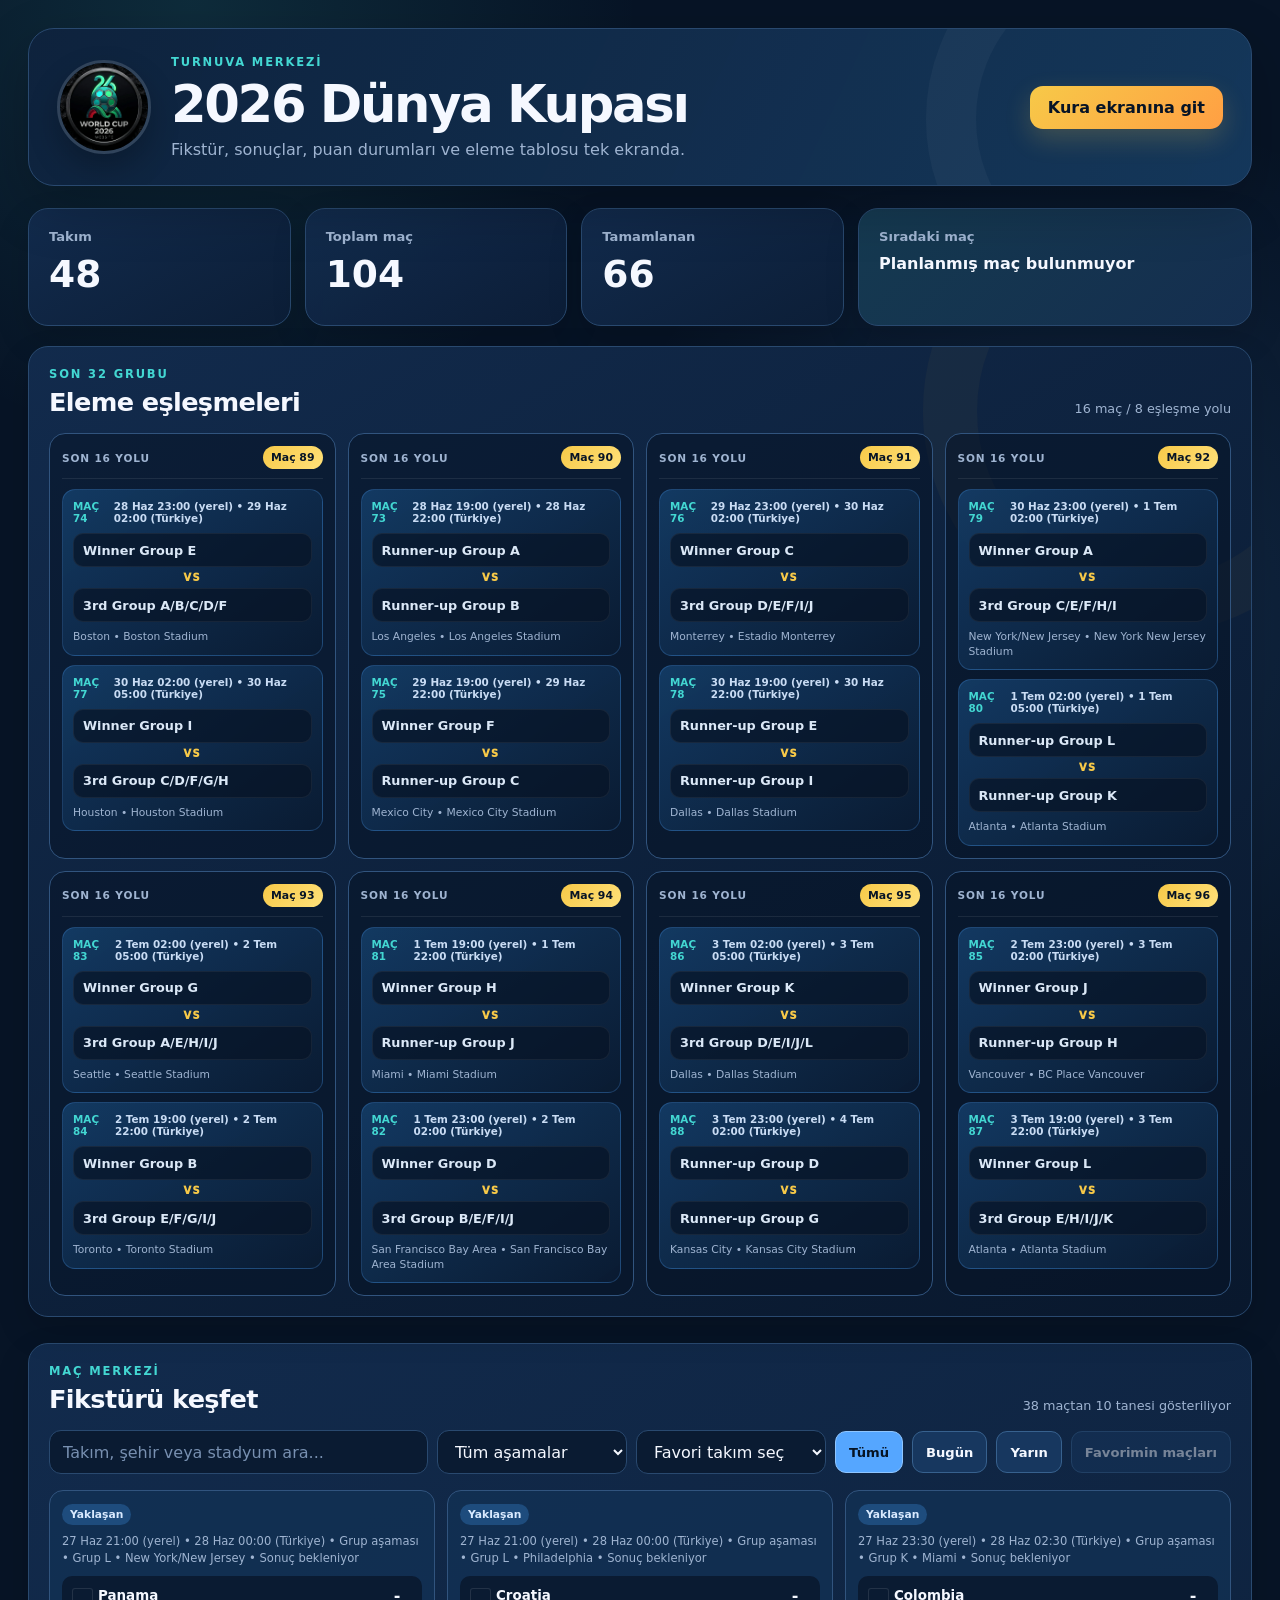
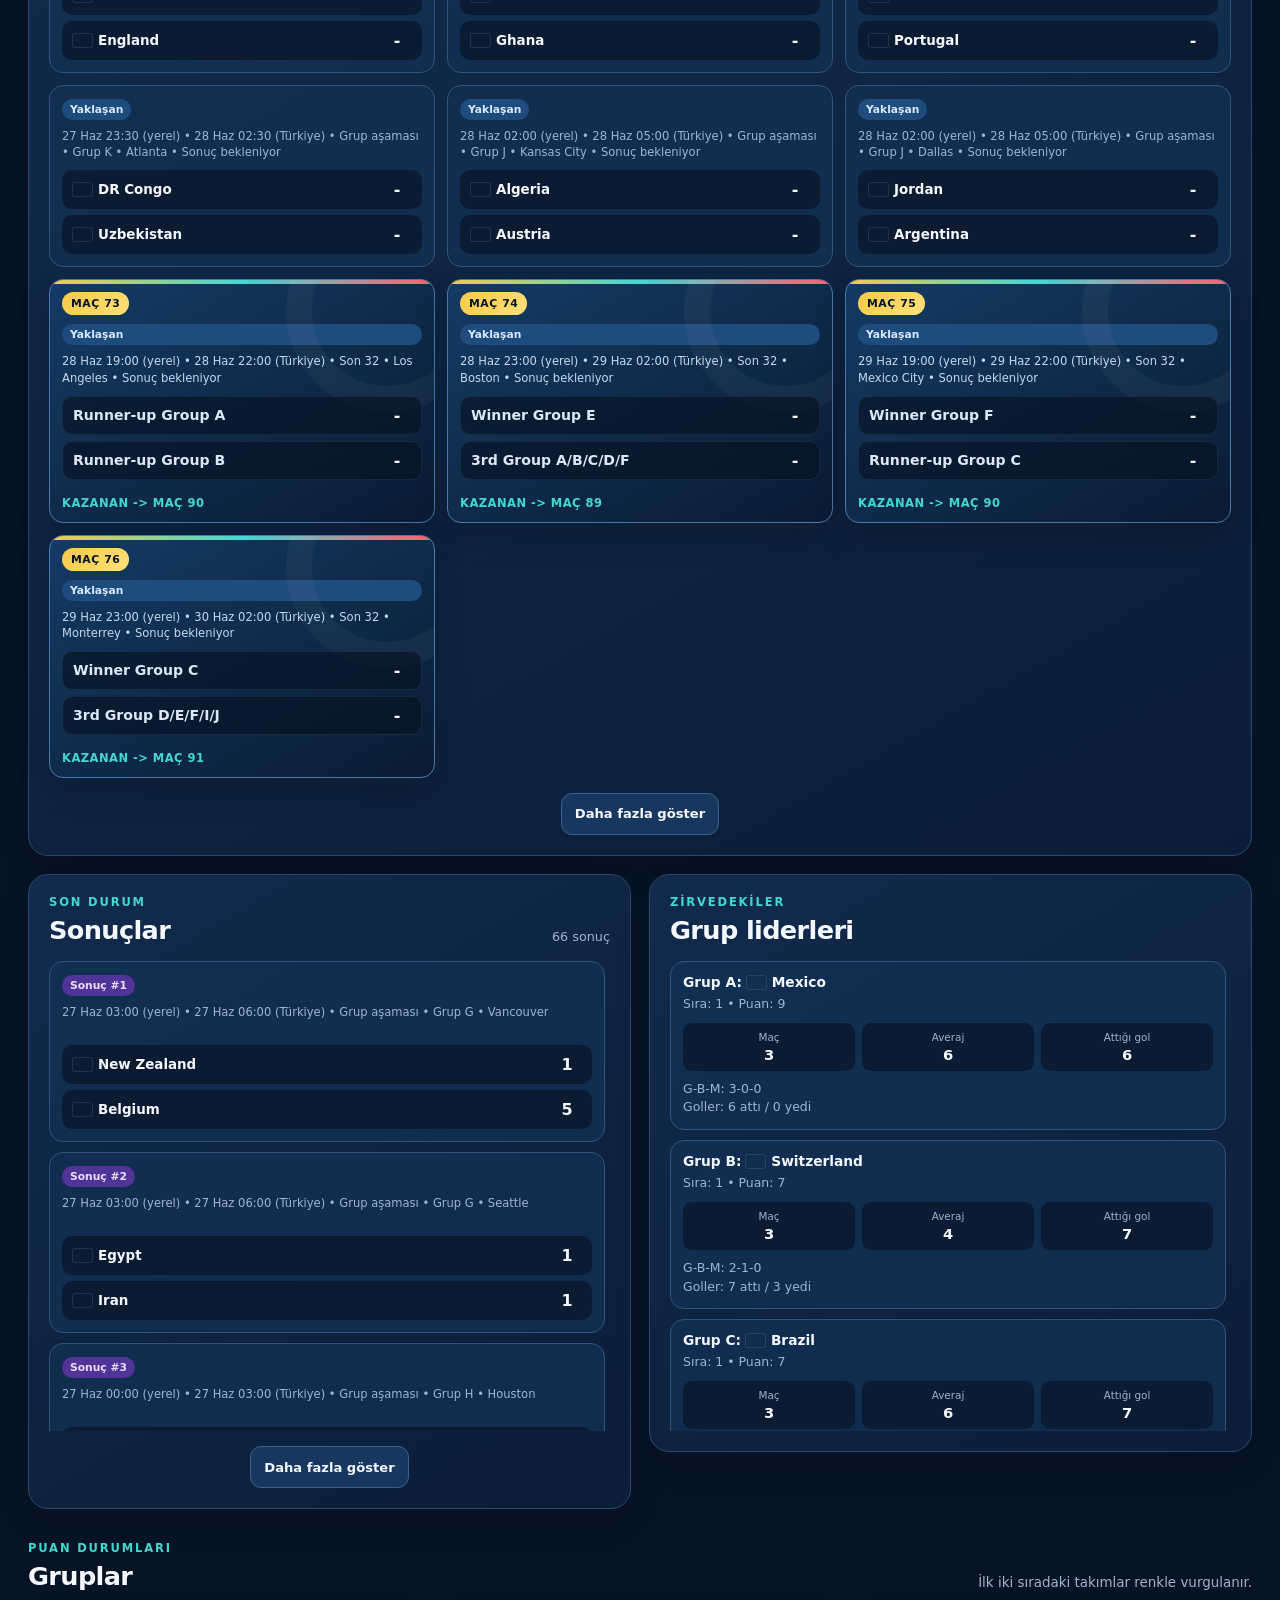
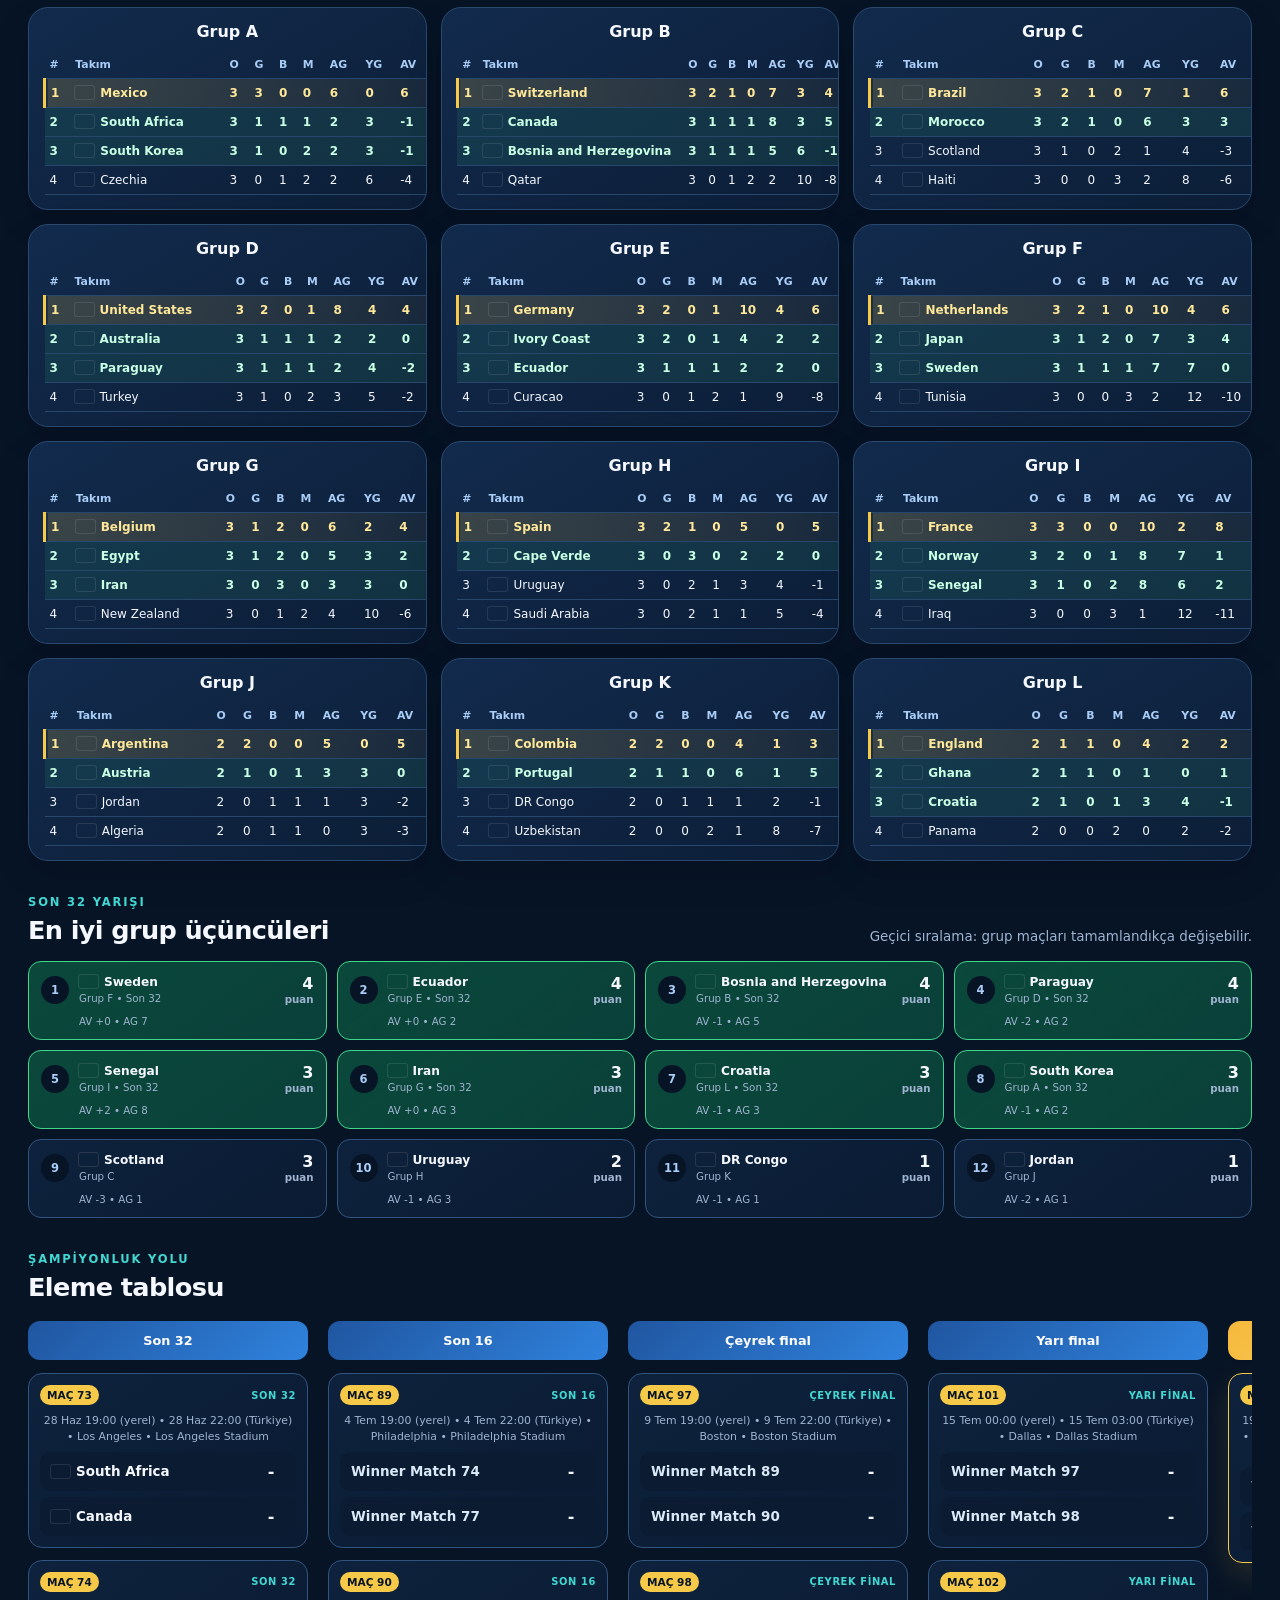
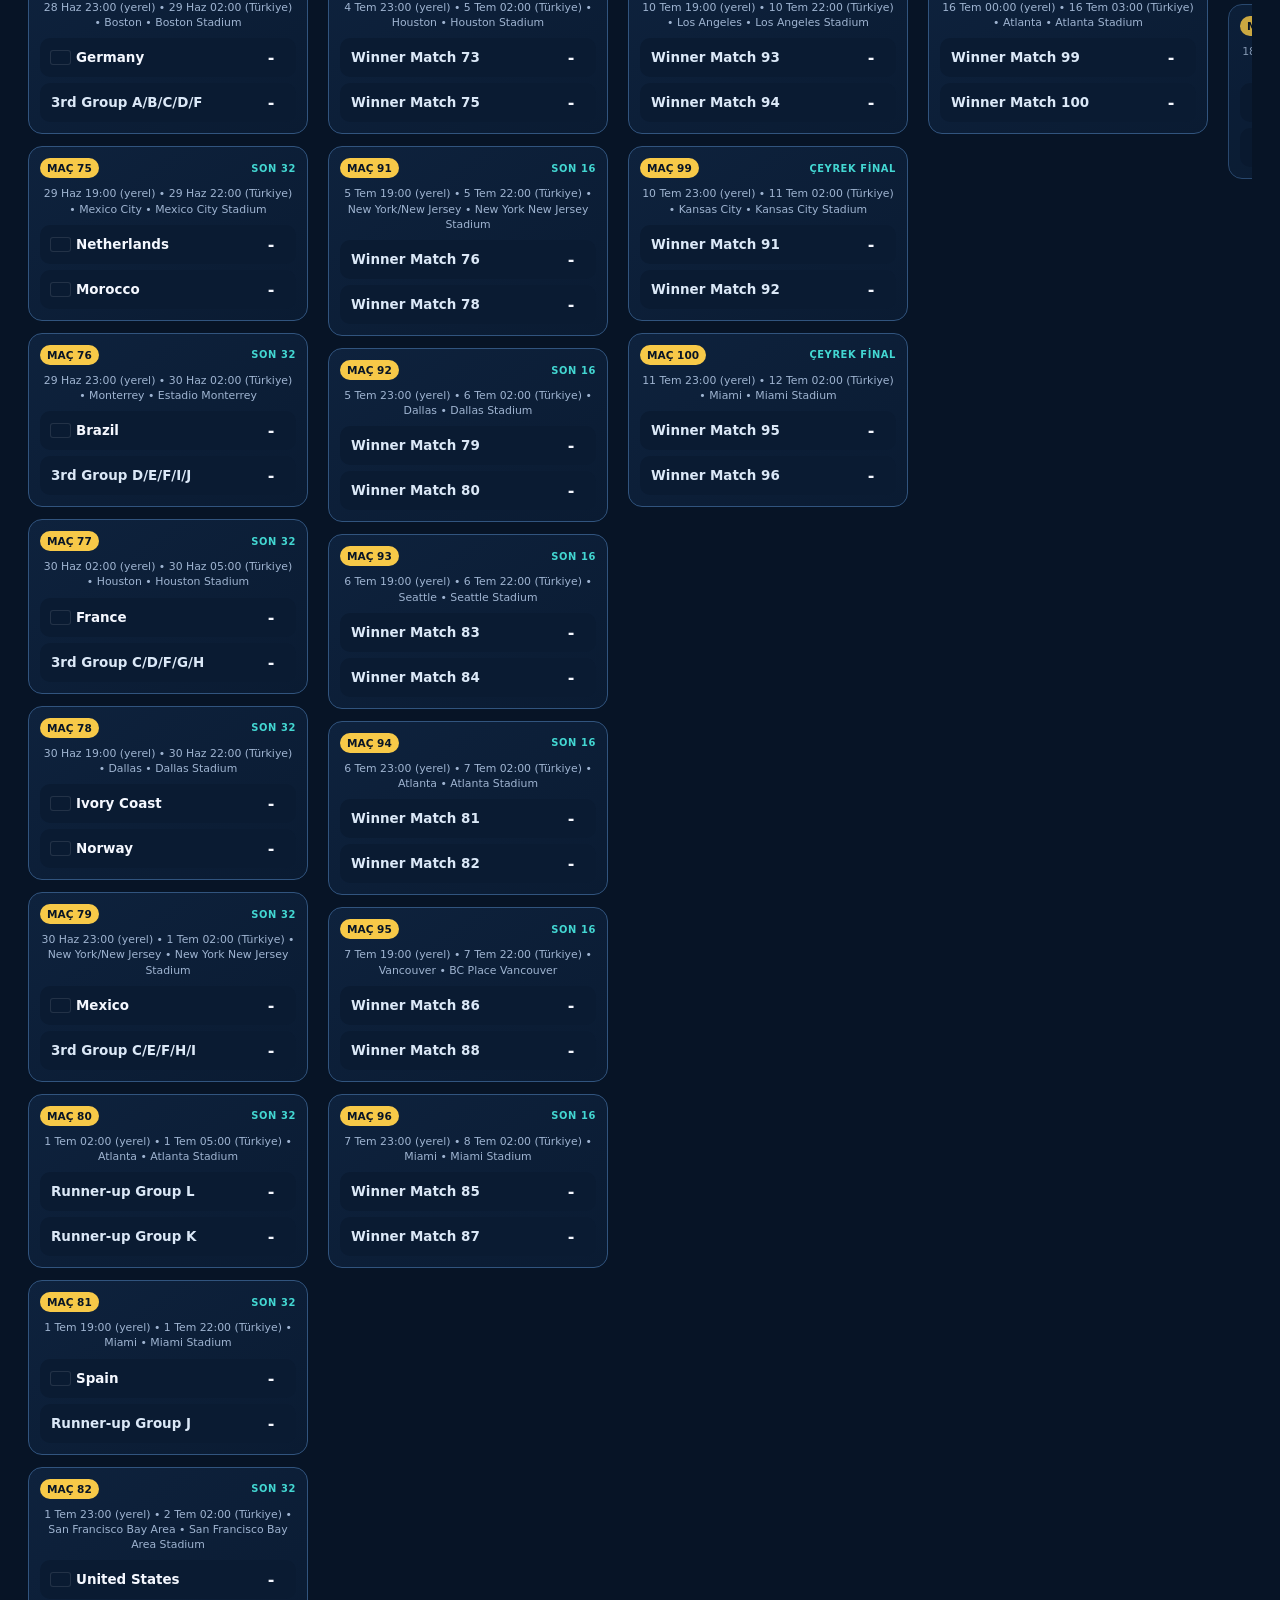
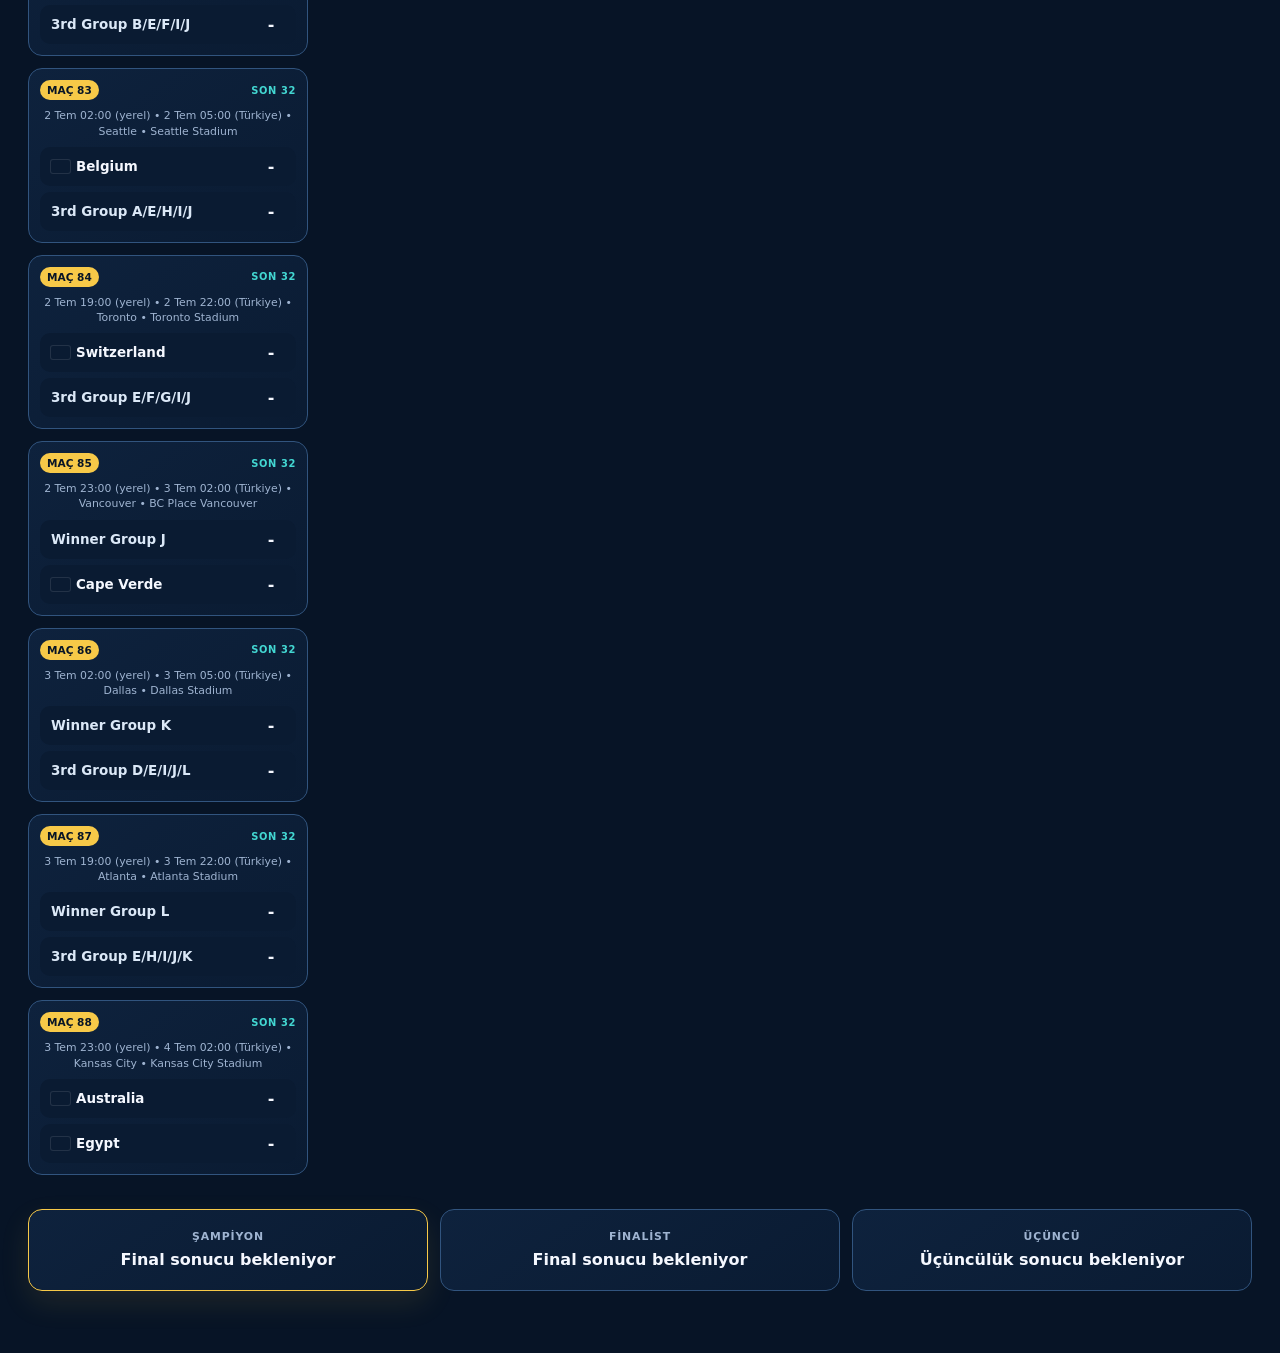
==== commit 94b059c2: "Restructure round of 32 dashboard" ====
--- a/index.html
+++ b/index.html
@@ -32,11 +32,19 @@
       <article class="summary-card summary-card-accent"><div class="summary-label">Sıradaki maç</div><div id="statNextMatch" class="summary-next">-</div></article>
     </section>
 
+    <section class="content-section round32-showcase" aria-labelledby="round32Title">
+      <div class="section-heading">
+        <div><div class="eyebrow">Son 32 grubu</div><h2 id="round32Title">Eleme eşleşmeleri</h2></div>
+        <div id="round32Count" class="toolbar-count">0 maç</div>
+      </div>
+      <div id="round32Groups" class="round32-groups"></div>
+    </section>
+
     <section class="card match-center">
       <div class="section-heading"><div><div class="eyebrow">Maç merkezi</div><h2>Fikstürü keşfet</h2></div><div id="nextMatchesCount" class="toolbar-count">0 maç</div></div>
       <div class="filter-bar">
         <label class="search-field"><span class="sr-only">Takım, şehir veya stadyum ara</span><input id="matchSearch" type="search" placeholder="Takım, şehir veya stadyum ara..." autocomplete="off"></label>
-        <label class="select-field"><span class="sr-only">Turnuva aşaması</span><select id="stageFilter"><option value="all">Tüm aşamalar</option><option value="Group">Grup aşaması</option><option value="knockout">Eleme aşaması</option></select></label>
+        <label class="select-field"><span class="sr-only">Turnuva aşaması</span><select id="stageFilter"><option value="all">Tüm aşamalar</option><option value="Group">Grup aşaması</option><option value="Round of 32">Son 32</option><option value="knockout">Eleme aşaması</option></select></label>
         <label class="select-field"><span class="sr-only">Favori takım</span><select id="favoriteTeamSelect"><option value="">Favori takım seç</option></select></label>
         <div class="toolbar-left" aria-label="Tarih filtresi"><button id="filterAllBtn" class="toolbar-btn active" type="button">Tümü</button><button id="filterTodayBtn" class="toolbar-btn" type="button">Bugün</button><button id="filterTomorrowBtn" class="toolbar-btn" type="button">Yarın</button></div>
         <button id="favoriteOnlyBtn" class="toolbar-btn favorite-filter" type="button" disabled>Favorimin maçları</button>
--- a/styles.css
+++ b/styles.css
@@ -1,7 +1,7 @@
 :root {
   --bg: #071426; --panel: #0e223d; --panel-strong: #122b4d; --panel-soft: #0a1b32;
   --line: #29496f; --text: #f5f8ff; --muted: #9fb4d1; --blue: #55a6ff;
-  --cyan: #43d7d2; --gold: #f7c948; --green: #41d68b; --radius: 20px;
+  --cyan: #43d7d2; --gold: #f7c948; --green: #41d68b; --red: #ff5f6d; --radius: 20px;
   --shadow: 0 20px 55px rgba(0, 0, 0, 0.22);
 }
 * { box-sizing: border-box; }
@@ -53,6 +53,15 @@
 .match-grid { display:grid; grid-template-columns:repeat(3,minmax(0,1fr)); gap:12px; }
 .scroll-box { max-height:470px; overflow-y:auto; padding-right:5px; scrollbar-color:#3b638d transparent; }
 .match-item,.leader-item { padding:12px; background:rgba(18,49,85,.76); border:1px solid #31547e; border-radius:14px; }
+.match-item { position:relative; overflow:hidden; }
+.knockout-card { min-height:202px; display:flex; flex-direction:column; background:linear-gradient(150deg,rgba(20,60,102,.96),rgba(10,27,50,.98)); border-color:#4779ad; box-shadow:0 14px 32px rgba(0,0,0,.18); }
+.round32-card::before { content:""; position:absolute; inset:0 0 auto; height:4px; background:linear-gradient(90deg,var(--gold),var(--cyan),var(--red)); }
+.round32-card::after { content:""; position:absolute; right:-54px; top:-70px; width:150px; height:150px; border:26px solid rgba(255,255,255,.04); border-radius:50%; pointer-events:none; }
+.match-number { width:max-content; margin-bottom:9px; padding:5px 9px; color:#071426; background:linear-gradient(135deg,var(--gold),#ffe17a); border-radius:999px; font-size:.68rem; font-weight:900; letter-spacing:.05em; text-transform:uppercase; }
+.knockout-card .match-meta { color:#c5d8ef; }
+.knockout-card .match-line { position:relative; z-index:1; background:rgba(7,20,38,.7); border-color:rgba(255,255,255,.07); }
+.knockout-card .team-name { font-size:.88rem; }
+.knockout-route { margin-top:auto; padding-top:10px; color:var(--cyan); font-size:.72rem; font-weight:850; letter-spacing:.04em; text-transform:uppercase; }
 .scroll-box .match-item,.scroll-box .leader-item { margin-bottom:10px; }
 .match-meta { min-height:32px; margin-bottom:9px; color:var(--muted); font-size:.72rem; line-height:1.45; }
 .match-line,.bracket-team-row { display:flex; align-items:center; justify-content:space-between; gap:10px; margin-bottom:6px; padding:9px 10px; background:var(--panel-soft); border:1px solid transparent; border-radius:10px; }
@@ -60,6 +69,7 @@
 .team-name { min-width:0; color:var(--text); font-size:.84rem; font-weight:700; }
 .team-link { color:inherit; text-decoration:none; border-radius:5px; }
 .team-link:hover { color:#bfe0ff; text-decoration:underline; text-underline-offset:3px; }
+.team-placeholder { color:#dbe8f7; }
 .favorite-star { margin-left:5px; color:var(--gold); }
 .score { min-width:28px; color:var(--text); text-align:center; font-weight:850; }
 .match-tag,.result-tag { display:inline-block; margin-bottom:8px; padding:4px 8px; border-radius:999px; font-size:.67rem; font-weight:800; }
@@ -74,6 +84,20 @@
 .leader-stat-label { margin-bottom:3px; color:var(--muted); font-size:.65rem; }
 .leader-stat-value { font-size:.92rem; font-weight:850; }
 .content-section { margin-bottom:34px; }
+.round32-showcase { margin-bottom:26px; padding:20px; overflow:hidden; position:relative; background:linear-gradient(150deg,rgba(18,43,77,.98),rgba(9,24,45,.98)); border:1px solid var(--line); border-radius:var(--radius); box-shadow:0 14px 35px rgba(0,0,0,.14); }
+.round32-showcase::after { content:""; position:absolute; right:-120px; top:-160px; width:340px; height:340px; border:54px solid rgba(247,201,72,.035); border-radius:50%; pointer-events:none; }
+.round32-groups { position:relative; z-index:1; display:grid; grid-template-columns:repeat(4,minmax(0,1fr)); gap:12px; }
+.round32-path { display:flex; min-height:100%; flex-direction:column; padding:12px; background:rgba(7,20,38,.54); border:1px solid #31547e; border-radius:16px; }
+.round32-path-head { display:flex; align-items:center; justify-content:space-between; gap:10px; margin-bottom:10px; padding-bottom:9px; border-bottom:1px solid rgba(255,255,255,.08); }
+.round32-path-head span { color:var(--muted); font-size:.66rem; font-weight:850; letter-spacing:.08em; text-transform:uppercase; }
+.round32-path-head strong { padding:5px 8px; color:#071426; background:linear-gradient(135deg,var(--gold),#ffe17a); border-radius:999px; font-size:.68rem; font-weight:900; white-space:nowrap; }
+.round32-path-matches { display:grid; gap:9px; }
+.round32-match { padding:10px; background:linear-gradient(145deg,rgba(20,60,102,.92),rgba(10,27,50,.96)); border:1px solid rgba(85,166,255,.24); border-radius:13px; }
+.round32-match-head { display:flex; align-items:center; justify-content:space-between; gap:8px; margin-bottom:9px; color:#c9dcf4; font-size:.65rem; font-weight:850; }
+.round32-match-head span { color:var(--cyan); text-transform:uppercase; }
+.round32-team { min-height:34px; display:flex; align-items:center; padding:8px 9px; background:rgba(7,20,38,.72); border:1px solid rgba(255,255,255,.06); border-radius:10px; color:var(--text); font-size:.8rem; font-weight:800; }
+.round32-versus { margin:5px 0; color:var(--gold); font-size:.62rem; font-weight:950; letter-spacing:.14em; text-align:center; }
+.round32-place { margin-top:8px; color:var(--muted); font-size:.67rem; line-height:1.35; }
 .groups-grid { display:grid; grid-template-columns:repeat(3,minmax(0,1fr)); gap:14px; }
 .group-card { padding:14px; overflow-x:auto; }
 .group-title { margin-bottom:10px; font-size:1rem; font-weight:850; text-align:center; }
@@ -93,6 +117,9 @@
 .final-column .round-title { color:#172033; background:linear-gradient(135deg,#f5b83c,#ffe072); }
 .bracket-match-list { display:flex; flex-direction:column; gap:12px; }
 .bracket-match-card { position:relative; padding:11px; background:linear-gradient(145deg,var(--panel),var(--panel-soft)); border:1px solid #31547e; border-radius:14px; }
+.bracket-card-head { display:flex; align-items:center; justify-content:space-between; gap:8px; margin-bottom:8px; color:#d9ebff; font-size:.66rem; font-weight:850; text-transform:uppercase; }
+.bracket-card-head span { padding:4px 7px; color:#071426; background:var(--gold); border-radius:999px; }
+.bracket-card-head strong { color:var(--cyan); font-size:.62rem; letter-spacing:.06em; }
 .bracket-meta { margin-bottom:8px; color:var(--muted); font-size:.68rem; line-height:1.4; text-align:center; }
 .winner-row { background:linear-gradient(135deg,#0b513e,#0c684c); border-color:var(--green); }
 .final-column .main-final { border-color:var(--gold); box-shadow:0 12px 30px rgba(247,201,72,.13); }
@@ -103,7 +130,7 @@
 .empty-note { grid-column:1/-1; padding:24px; color:var(--muted); background:rgba(8,25,46,.52); border:1px dashed #31547e; border-radius:13px; text-align:center; }
 .sr-only { position:absolute; width:1px; height:1px; padding:0; margin:-1px; overflow:hidden; clip:rect(0,0,0,0); white-space:nowrap; border:0; }
 .mobile-swipe-note { display:none; }
-@media (max-width:1200px) { .summary-grid { grid-template-columns:repeat(2,minmax(0,1fr)); } .match-grid,.groups-grid { grid-template-columns:repeat(2,minmax(0,1fr)); } }
+@media (max-width:1200px) { .summary-grid { grid-template-columns:repeat(2,minmax(0,1fr)); } .match-grid,.groups-grid,.round32-groups { grid-template-columns:repeat(2,minmax(0,1fr)); } }
 @media (max-width:800px) { .page { padding:16px; } .hero { align-items:flex-start; padding:21px; } .brand-logo { width:72px; height:72px; } .dashboard-grid { grid-template-columns:1fr; } .mobile-swipe-note { display:block; } }
-@media (max-width:620px) { .hero,.brand,.section-heading { align-items:flex-start; } .hero { flex-direction:column; } .brand { gap:13px; } .brand-logo { width:58px; height:58px; } .draw-link { width:100%; text-align:center; } .hero-copy { font-size:.88rem; } .summary-grid,.match-grid,.groups-grid { grid-template-columns:1fr; } .summary-card { min-height:100px; } .filter-bar { align-items:stretch; } .search-field,.select-field,.toolbar-left { width:100%; flex-basis:100%; } .toolbar-left .toolbar-btn { flex:1; } .section-heading { flex-direction:column; gap:8px; } .section-note { text-align:left; } .card { padding:16px; } .round-column { width:calc(100vw - 52px); flex-basis:calc(100vw - 52px); } }
+@media (max-width:620px) { .hero,.brand,.section-heading { align-items:flex-start; } .hero { flex-direction:column; } .brand { gap:13px; } .brand-logo { width:58px; height:58px; } .draw-link { width:100%; text-align:center; } .hero-copy { font-size:.88rem; } .summary-grid,.match-grid,.groups-grid,.round32-groups { grid-template-columns:1fr; } .summary-card { min-height:100px; } .filter-bar { align-items:stretch; } .search-field,.select-field,.toolbar-left { width:100%; flex-basis:100%; } .toolbar-left .toolbar-btn { flex:1; } .section-heading { flex-direction:column; gap:8px; } .section-note { text-align:left; } .card,.round32-showcase { padding:16px; } .round-column { width:calc(100vw - 52px); flex-basis:calc(100vw - 52px); } }
 @media (prefers-reduced-motion:reduce) { * { scroll-behavior:auto !important; transition:none !important; } }
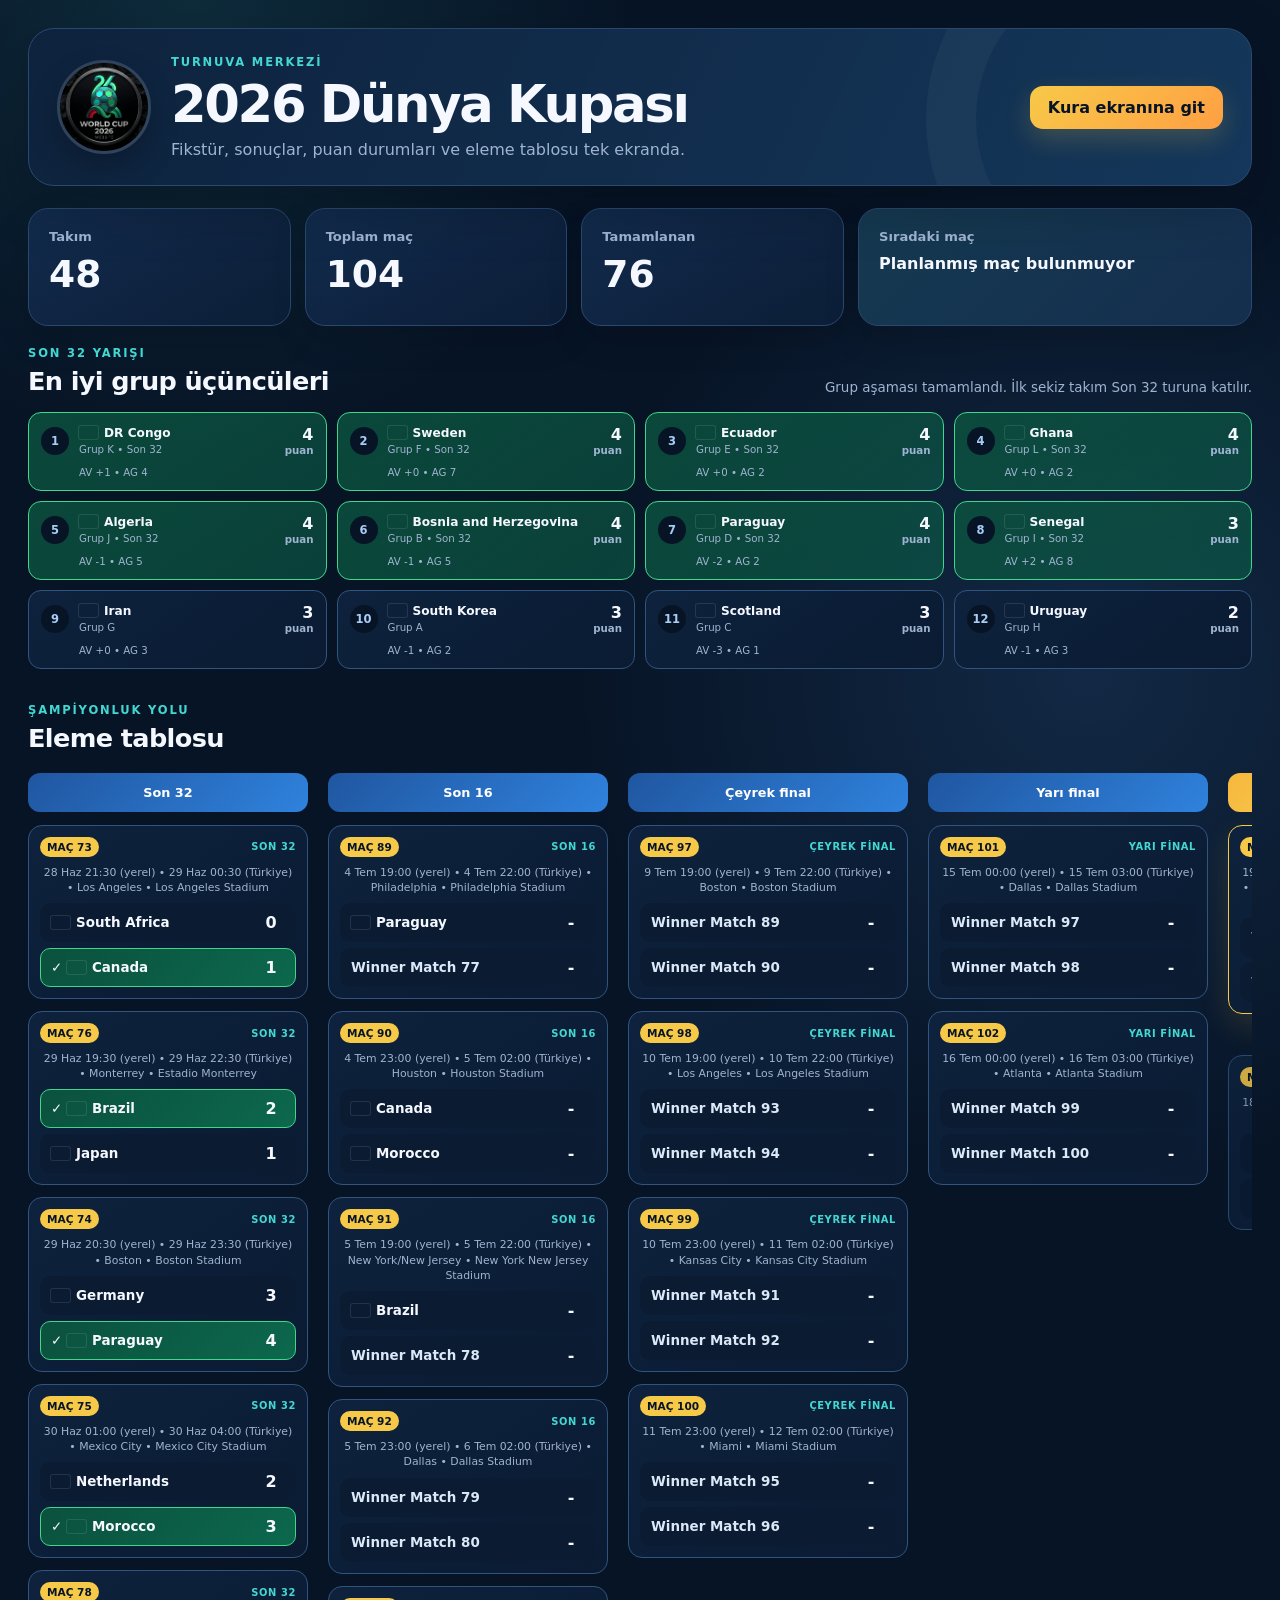
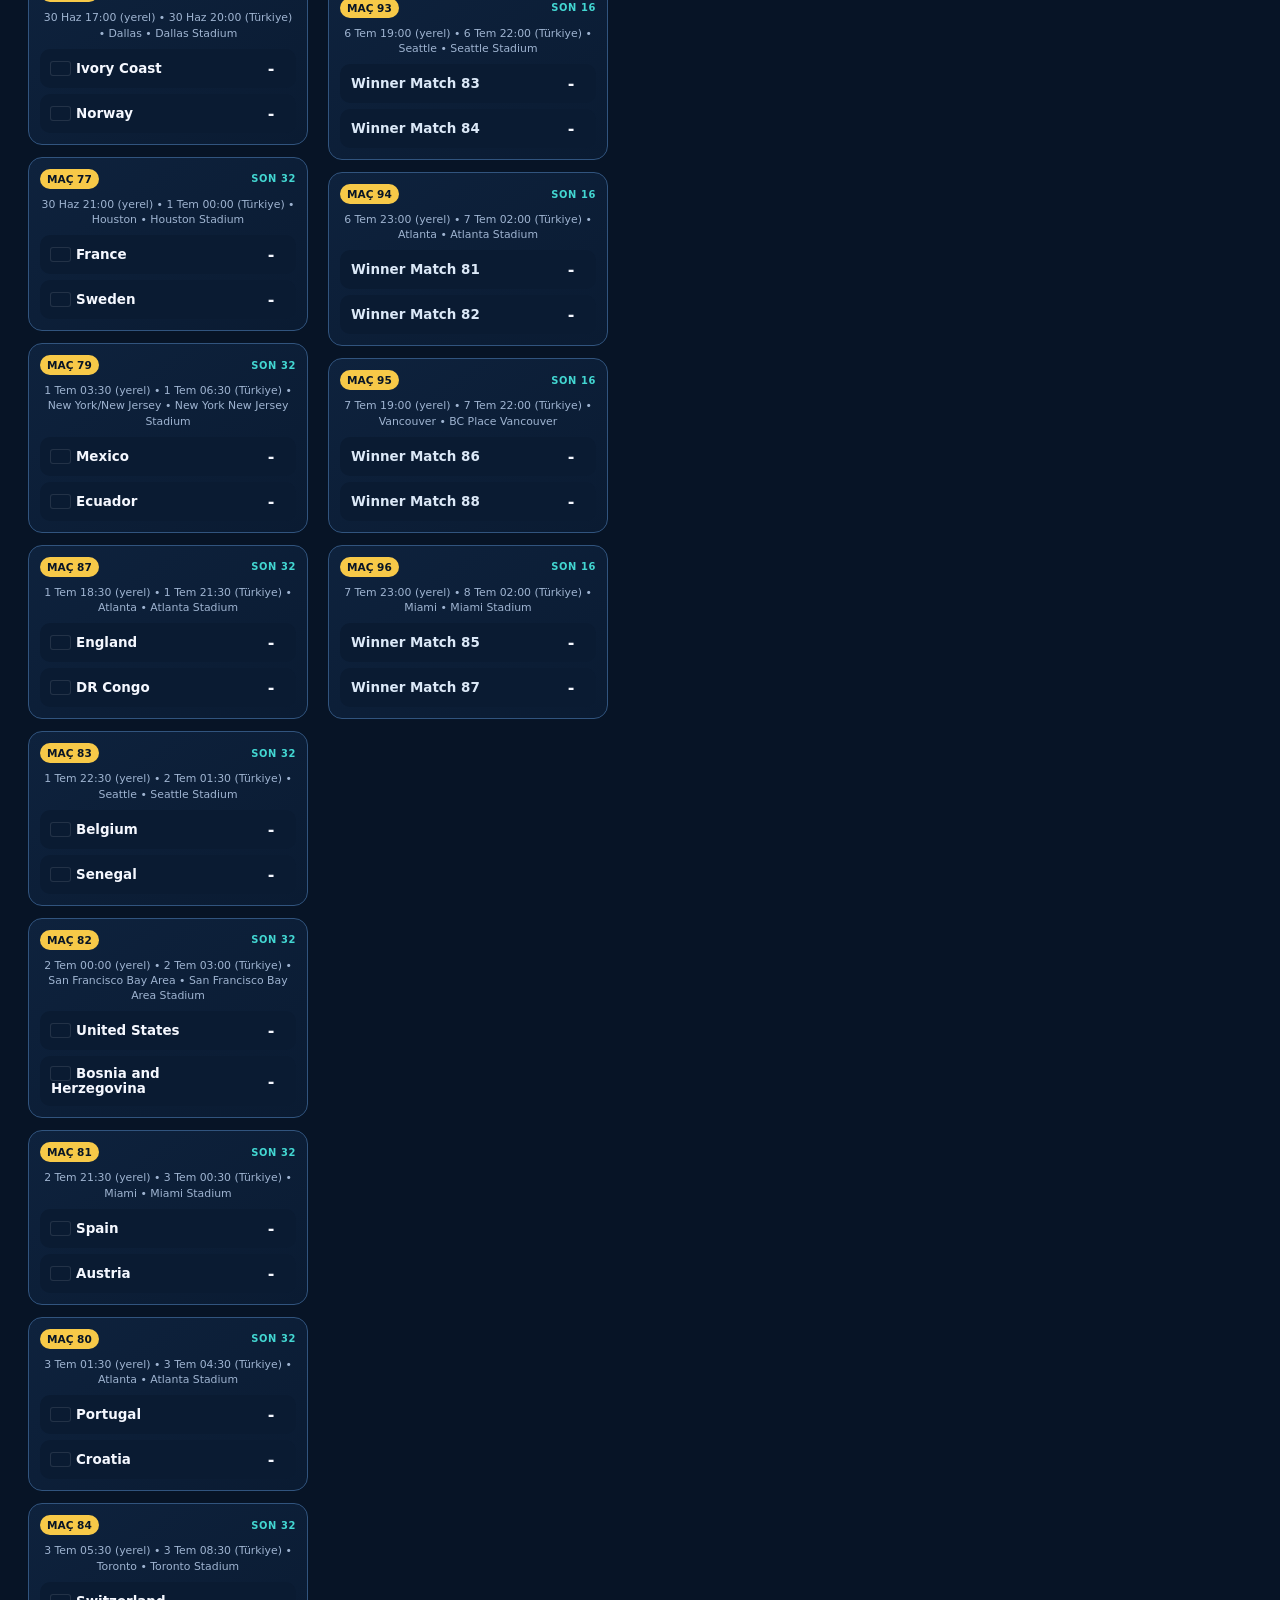
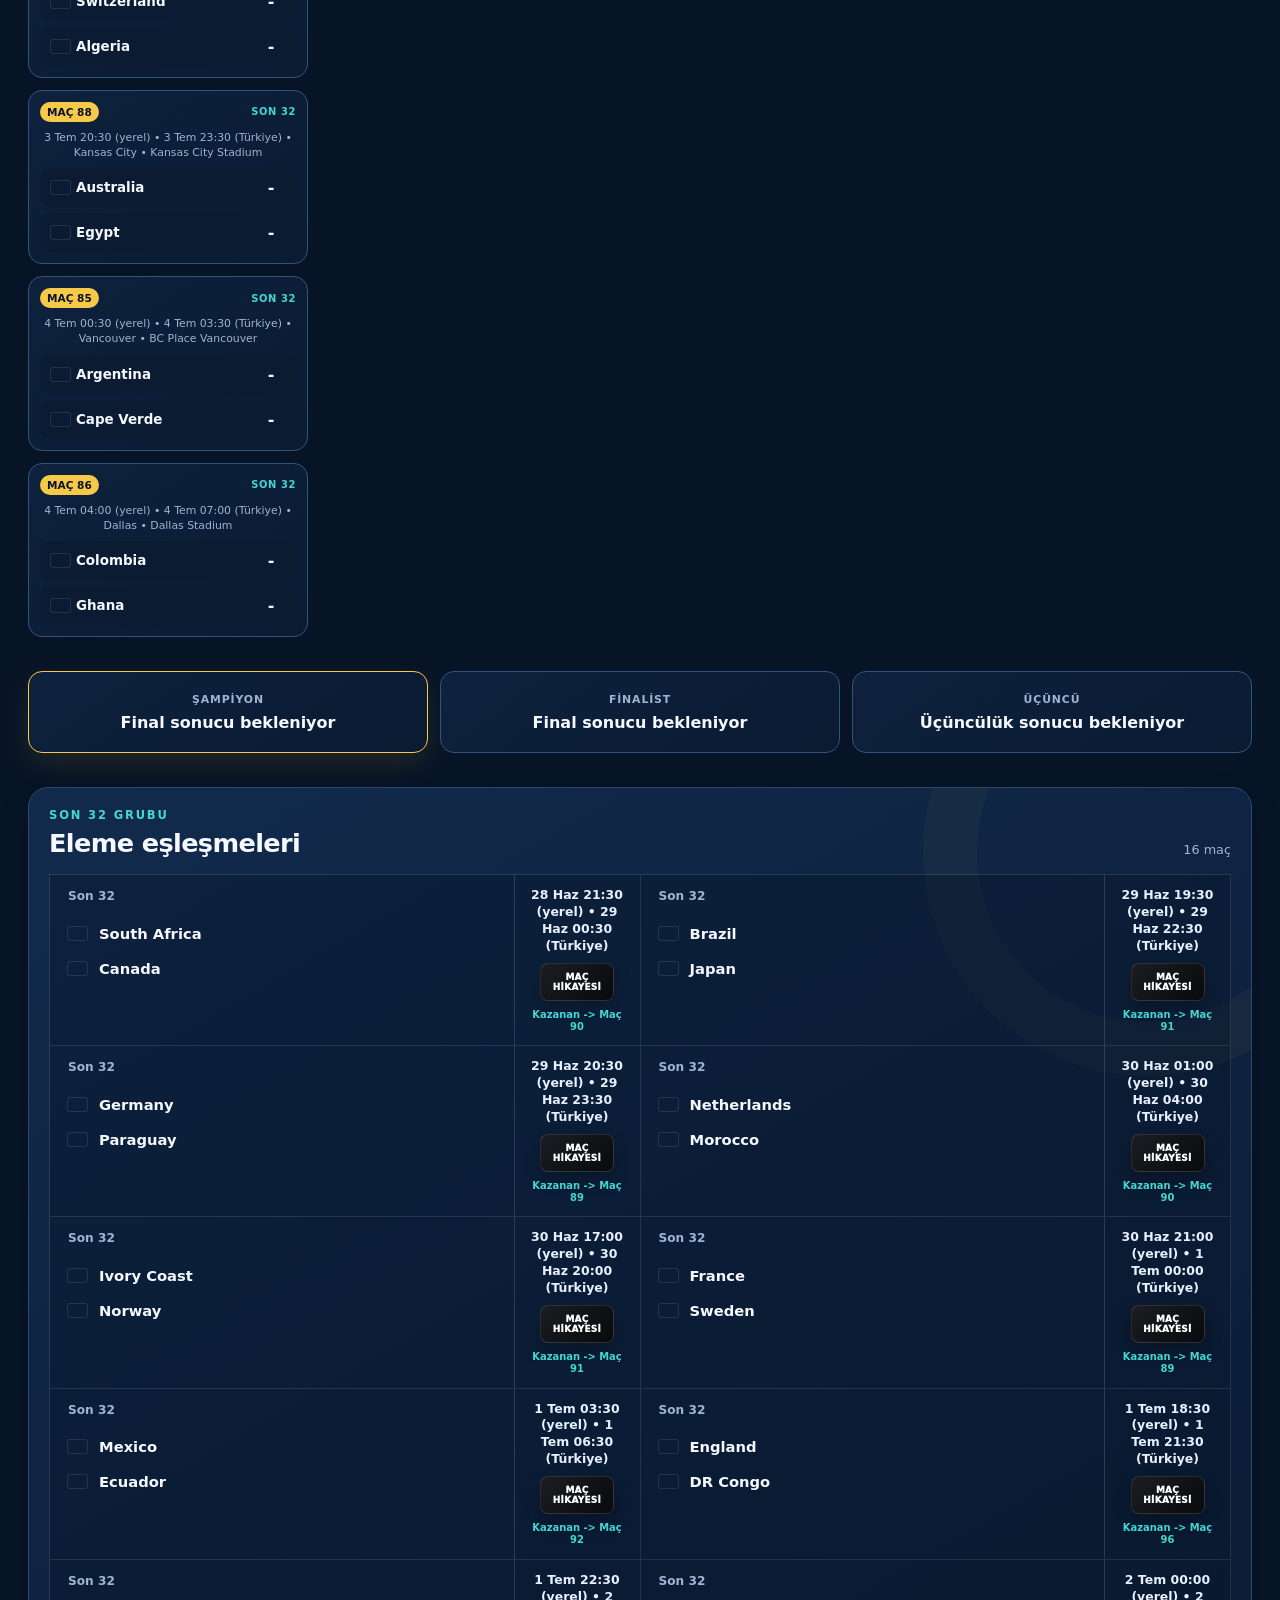
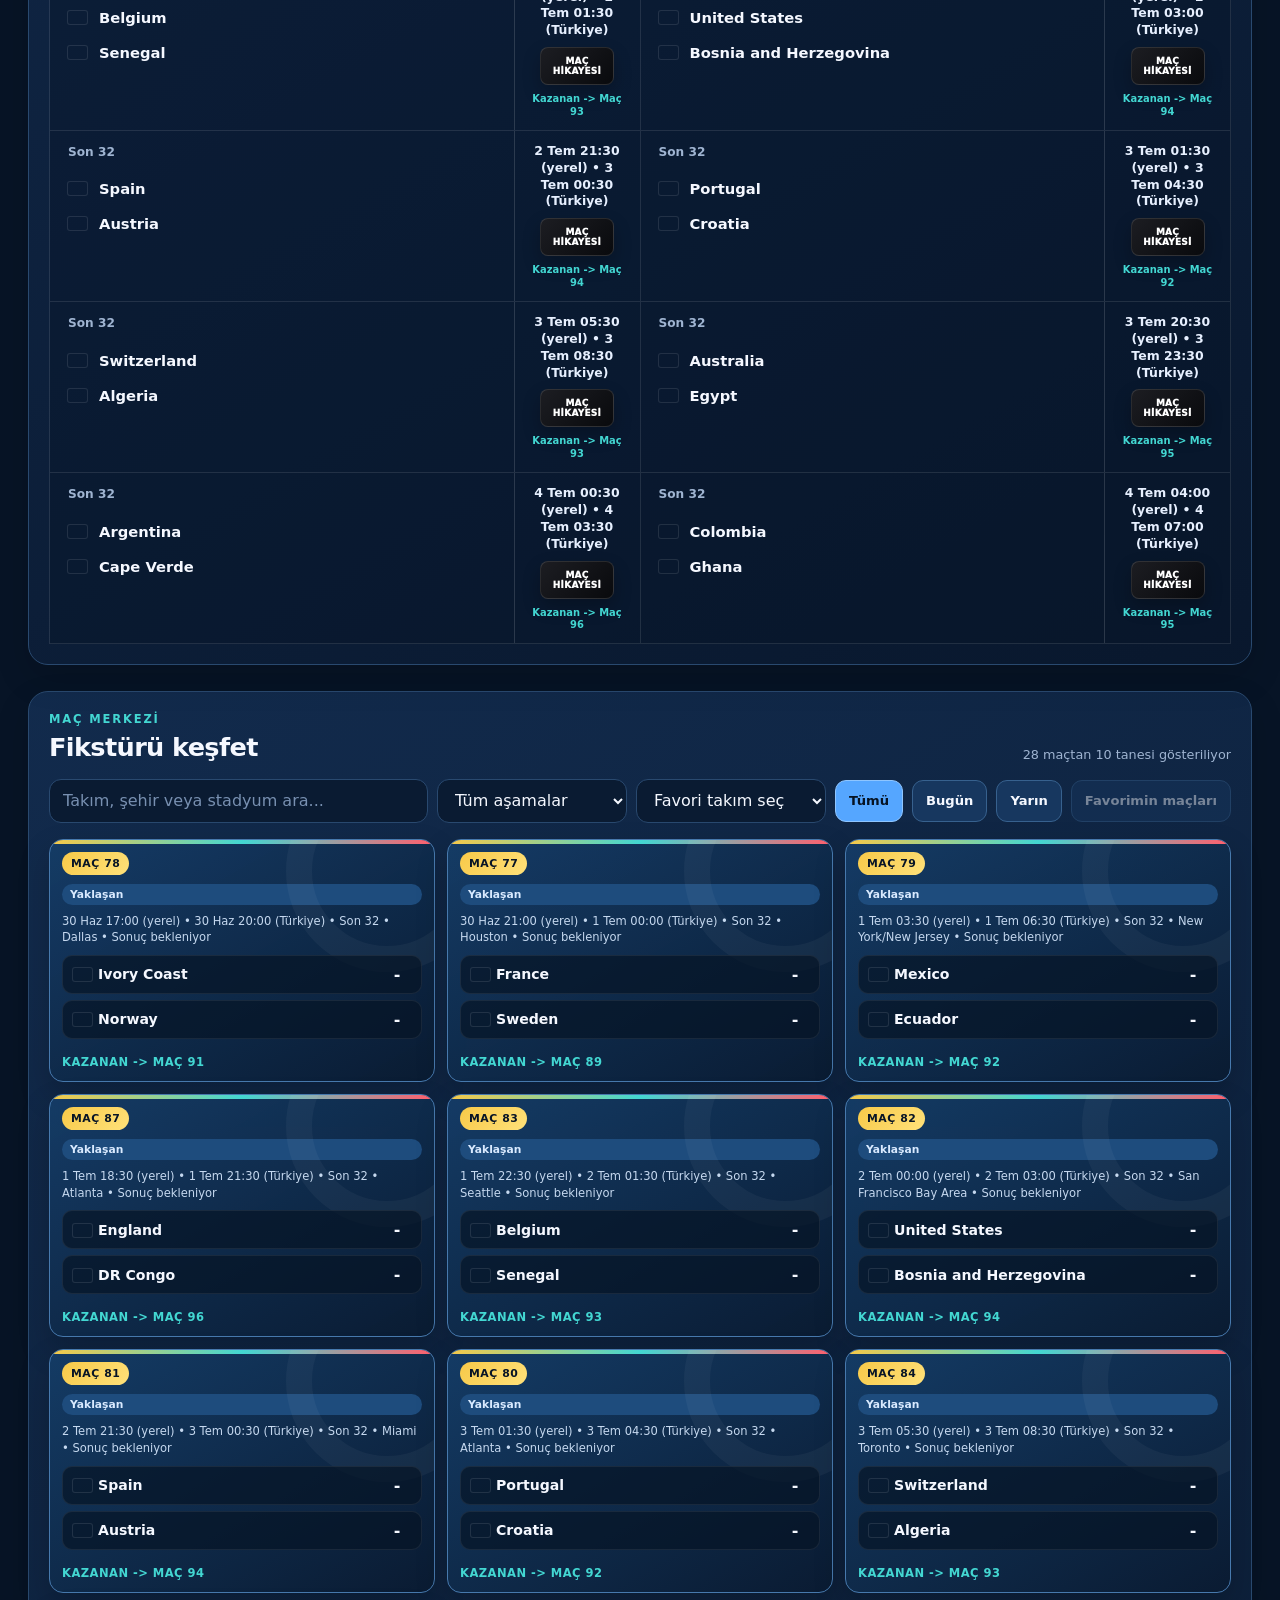
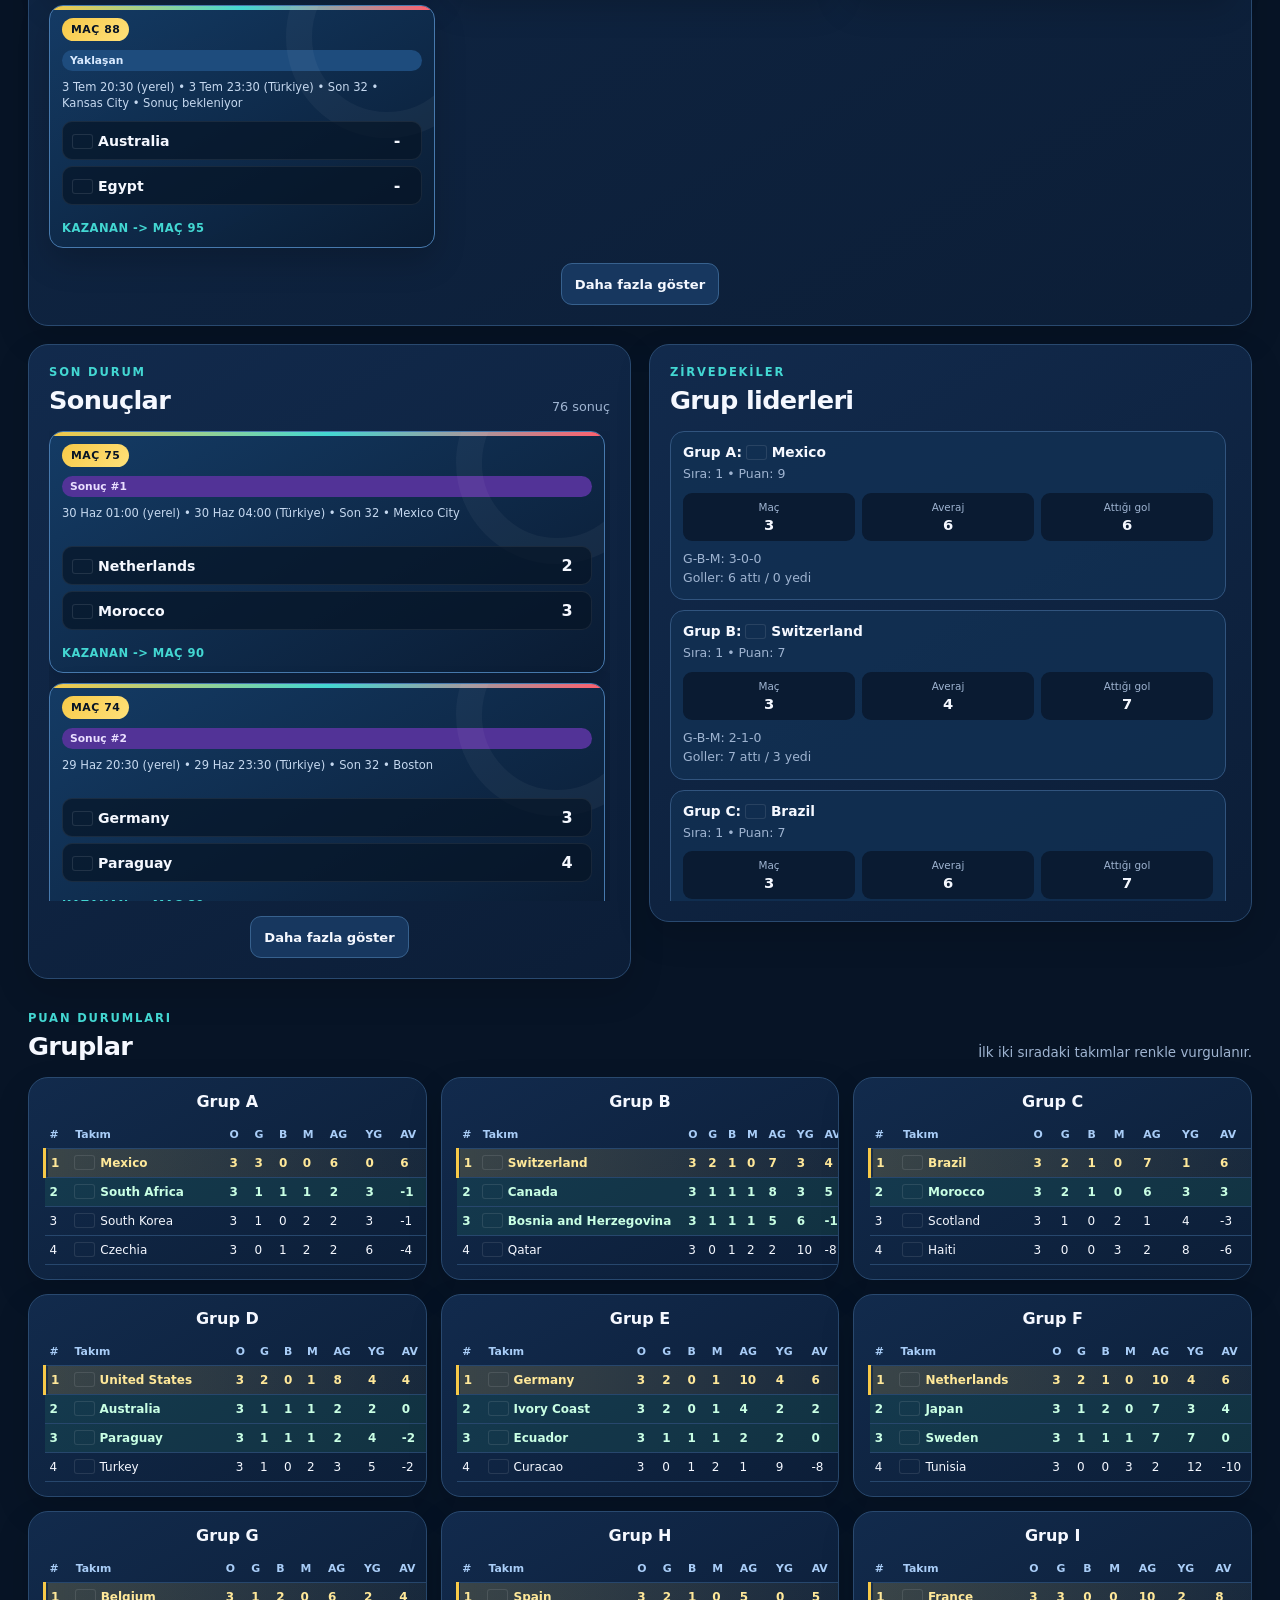
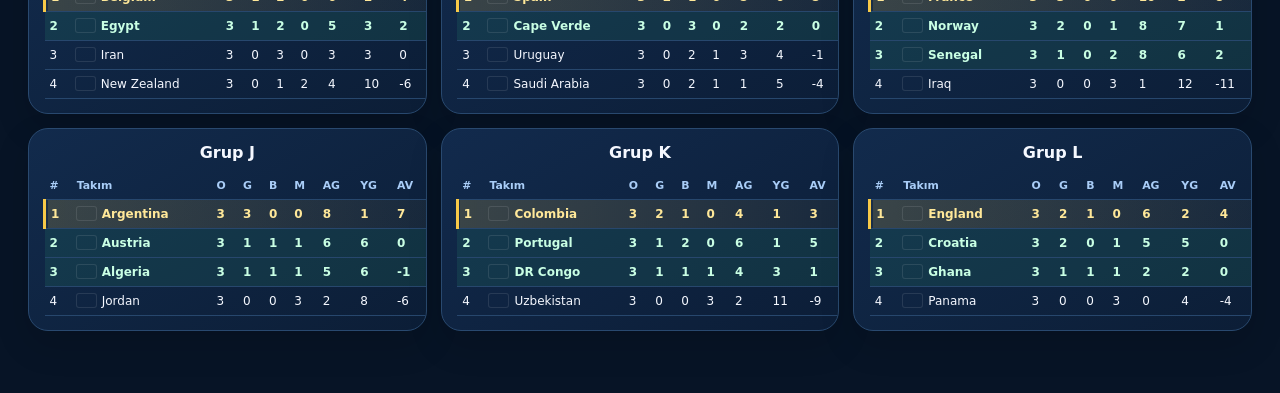
==== commit a28eb4a5: "Move bracket above knockout matchups" ====
--- a/index.html
+++ b/index.html
@@ -32,6 +32,11 @@
       <article class="summary-card summary-card-accent"><div class="summary-label">Sıradaki maç</div><div id="statNextMatch" class="summary-next">-</div></article>
     </section>
 
+    <section class="content-section">
+      <div class="section-heading"><div><div class="eyebrow">Şampiyonluk yolu</div><h2>Eleme tablosu</h2></div><p class="section-note mobile-swipe-note">Turları görmek için yatay kaydırın.</p></div>
+      <div class="bracket-wrapper"><div id="bracket" class="bracket"></div></div>
+    </section>
+
     <section class="content-section round32-showcase" aria-labelledby="round32Title">
       <div class="section-heading">
         <div><div class="eyebrow">Son 32 grubu</div><h2 id="round32Title">Eleme eşleşmeleri</h2></div>
@@ -62,11 +67,6 @@
       <div class="section-heading"><div><div class="eyebrow">Puan durumları</div><h2>Gruplar</h2></div><p class="section-note">İlk iki sıradaki takımlar renkle vurgulanır.</p></div>
       <div id="groupsGrid" class="groups-grid"></div>
     </section>
-
-    <section class="content-section">
-      <div class="section-heading"><div><div class="eyebrow">Şampiyonluk yolu</div><h2>Eleme tablosu</h2></div><p class="section-note mobile-swipe-note">Turları görmek için yatay kaydırın.</p></div>
-      <div class="bracket-wrapper"><div id="bracket" class="bracket"></div></div>
-    </section>
   </main>
   <script src="datetime.js" defer></script>
   <script src="app.js" defer></script>
--- a/styles.css
+++ b/styles.css
@@ -86,18 +86,16 @@
 .content-section { margin-bottom:34px; }
 .round32-showcase { margin-bottom:26px; padding:20px; overflow:hidden; position:relative; background:linear-gradient(150deg,rgba(18,43,77,.98),rgba(9,24,45,.98)); border:1px solid var(--line); border-radius:var(--radius); box-shadow:0 14px 35px rgba(0,0,0,.14); }
 .round32-showcase::after { content:""; position:absolute; right:-120px; top:-160px; width:340px; height:340px; border:54px solid rgba(247,201,72,.035); border-radius:50%; pointer-events:none; }
-.round32-groups { position:relative; z-index:1; display:grid; grid-template-columns:repeat(4,minmax(0,1fr)); gap:12px; }
-.round32-path { display:flex; min-height:100%; flex-direction:column; padding:12px; background:rgba(7,20,38,.54); border:1px solid #31547e; border-radius:16px; }
-.round32-path-head { display:flex; align-items:center; justify-content:space-between; gap:10px; margin-bottom:10px; padding-bottom:9px; border-bottom:1px solid rgba(255,255,255,.08); }
-.round32-path-head span { color:var(--muted); font-size:.66rem; font-weight:850; letter-spacing:.08em; text-transform:uppercase; }
-.round32-path-head strong { padding:5px 8px; color:#071426; background:linear-gradient(135deg,var(--gold),#ffe17a); border-radius:999px; font-size:.68rem; font-weight:900; white-space:nowrap; }
-.round32-path-matches { display:grid; gap:9px; }
-.round32-match { padding:10px; background:linear-gradient(145deg,rgba(20,60,102,.92),rgba(10,27,50,.96)); border:1px solid rgba(85,166,255,.24); border-radius:13px; }
-.round32-match-head { display:flex; align-items:center; justify-content:space-between; gap:8px; margin-bottom:9px; color:#c9dcf4; font-size:.65rem; font-weight:850; }
-.round32-match-head span { color:var(--cyan); text-transform:uppercase; }
-.round32-team { min-height:34px; display:flex; align-items:center; padding:8px 9px; background:rgba(7,20,38,.72); border:1px solid rgba(255,255,255,.06); border-radius:10px; color:var(--text); font-size:.8rem; font-weight:800; }
-.round32-versus { margin:5px 0; color:var(--gold); font-size:.62rem; font-weight:950; letter-spacing:.14em; text-align:center; }
-.round32-place { margin-top:8px; color:var(--muted); font-size:.67rem; line-height:1.35; }
+.round32-groups { position:relative; z-index:1; display:grid; grid-template-columns:repeat(2,minmax(0,1fr)); border-top:1px solid rgba(255,255,255,.1); border-left:1px solid rgba(255,255,255,.1); }
+.round32-fixture { min-height:132px; display:grid; grid-template-columns:minmax(0,1fr) 126px; background:rgba(7,20,38,.38); border-right:1px solid rgba(255,255,255,.1); border-bottom:1px solid rgba(255,255,255,.1); }
+.round32-fixture-main { min-width:0; padding:14px 18px; }
+.round32-stage { margin-bottom:15px; color:var(--muted); font-size:.76rem; font-weight:750; }
+.round32-fixture .round32-team { min-height:30px; display:flex; align-items:center; gap:6px; color:var(--text); font-size:.92rem; font-weight:750; }
+.round32-fixture .round32-team + .round32-team { margin-top:5px; }
+.round32-fixture-side { display:flex; min-width:0; flex-direction:column; align-items:center; justify-content:center; gap:8px; padding:12px; border-left:1px solid rgba(255,255,255,.14); text-align:center; }
+.round32-date { color:#e7f0ff; font-size:.78rem; font-weight:850; line-height:1.35; white-space:pre-line; }
+.round32-story { width:74px; min-height:38px; display:grid; place-items:center; padding:6px 8px; color:white; background:linear-gradient(135deg,#1c1d22,#090a0d); border:1px solid rgba(255,255,255,.12); border-radius:8px; box-shadow:0 8px 18px rgba(0,0,0,.24); font-size:.56rem; font-weight:950; letter-spacing:.03em; text-transform:uppercase; }
+.round32-route { color:var(--cyan); font-size:.62rem; font-weight:850; line-height:1.25; }
 .groups-grid { display:grid; grid-template-columns:repeat(3,minmax(0,1fr)); gap:14px; }
 .group-card { padding:14px; overflow-x:auto; }
 .group-title { margin-bottom:10px; font-size:1rem; font-weight:850; text-align:center; }
@@ -130,7 +128,7 @@
 .empty-note { grid-column:1/-1; padding:24px; color:var(--muted); background:rgba(8,25,46,.52); border:1px dashed #31547e; border-radius:13px; text-align:center; }
 .sr-only { position:absolute; width:1px; height:1px; padding:0; margin:-1px; overflow:hidden; clip:rect(0,0,0,0); white-space:nowrap; border:0; }
 .mobile-swipe-note { display:none; }
-@media (max-width:1200px) { .summary-grid { grid-template-columns:repeat(2,minmax(0,1fr)); } .match-grid,.groups-grid,.round32-groups { grid-template-columns:repeat(2,minmax(0,1fr)); } }
+@media (max-width:1200px) { .summary-grid { grid-template-columns:repeat(2,minmax(0,1fr)); } .match-grid,.groups-grid { grid-template-columns:repeat(2,minmax(0,1fr)); } }
 @media (max-width:800px) { .page { padding:16px; } .hero { align-items:flex-start; padding:21px; } .brand-logo { width:72px; height:72px; } .dashboard-grid { grid-template-columns:1fr; } .mobile-swipe-note { display:block; } }
-@media (max-width:620px) { .hero,.brand,.section-heading { align-items:flex-start; } .hero { flex-direction:column; } .brand { gap:13px; } .brand-logo { width:58px; height:58px; } .draw-link { width:100%; text-align:center; } .hero-copy { font-size:.88rem; } .summary-grid,.match-grid,.groups-grid,.round32-groups { grid-template-columns:1fr; } .summary-card { min-height:100px; } .filter-bar { align-items:stretch; } .search-field,.select-field,.toolbar-left { width:100%; flex-basis:100%; } .toolbar-left .toolbar-btn { flex:1; } .section-heading { flex-direction:column; gap:8px; } .section-note { text-align:left; } .card,.round32-showcase { padding:16px; } .round-column { width:calc(100vw - 52px); flex-basis:calc(100vw - 52px); } }
+@media (max-width:620px) { .hero,.brand,.section-heading { align-items:flex-start; } .hero { flex-direction:column; } .brand { gap:13px; } .brand-logo { width:58px; height:58px; } .draw-link { width:100%; text-align:center; } .hero-copy { font-size:.88rem; } .summary-grid,.match-grid,.groups-grid,.round32-groups { grid-template-columns:1fr; } .round32-fixture { grid-template-columns:minmax(0,1fr) 112px; } .round32-fixture-main { padding:13px 14px; } .summary-card { min-height:100px; } .filter-bar { align-items:stretch; } .search-field,.select-field,.toolbar-left { width:100%; flex-basis:100%; } .toolbar-left .toolbar-btn { flex:1; } .section-heading { flex-direction:column; gap:8px; } .section-note { text-align:left; } .card,.round32-showcase { padding:16px; } .round-column { width:calc(100vw - 52px); flex-basis:calc(100vw - 52px); } }
 @media (prefers-reduced-motion:reduce) { * { scroll-behavior:auto !important; transition:none !important; } }
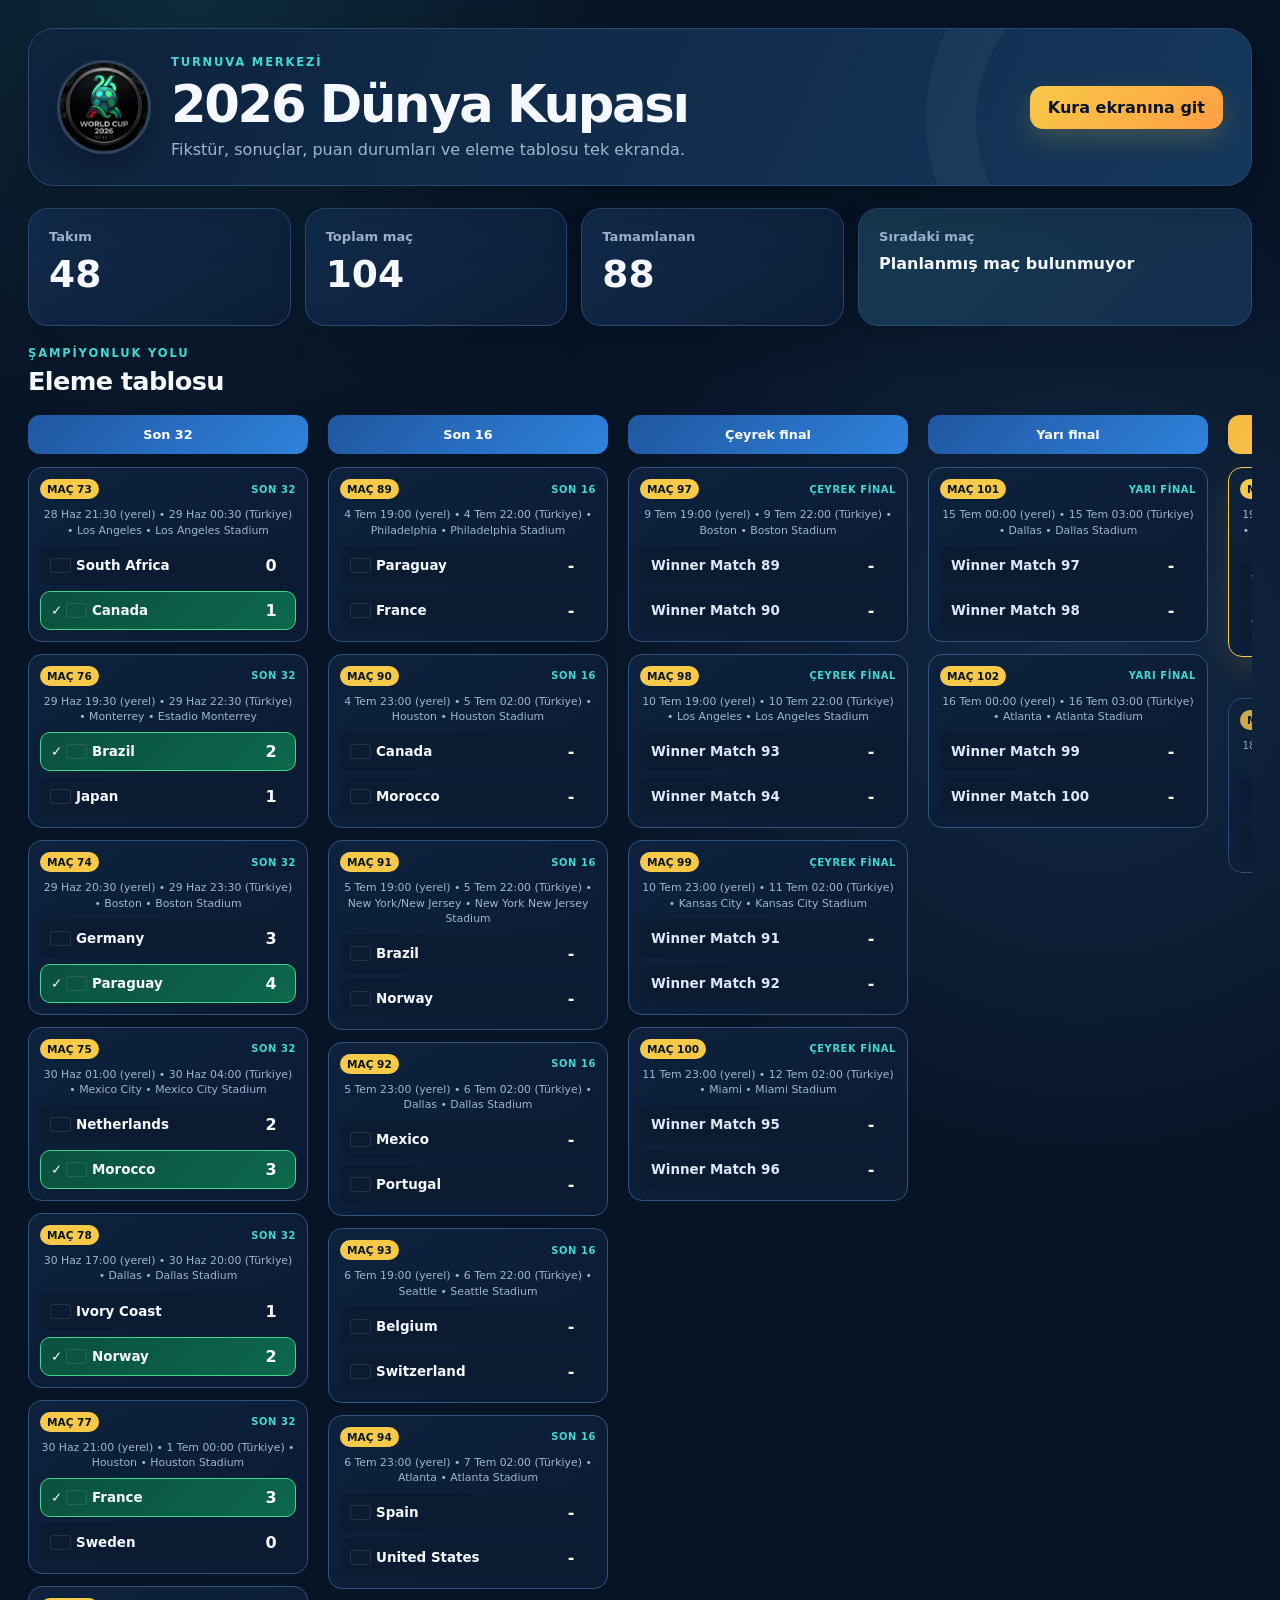
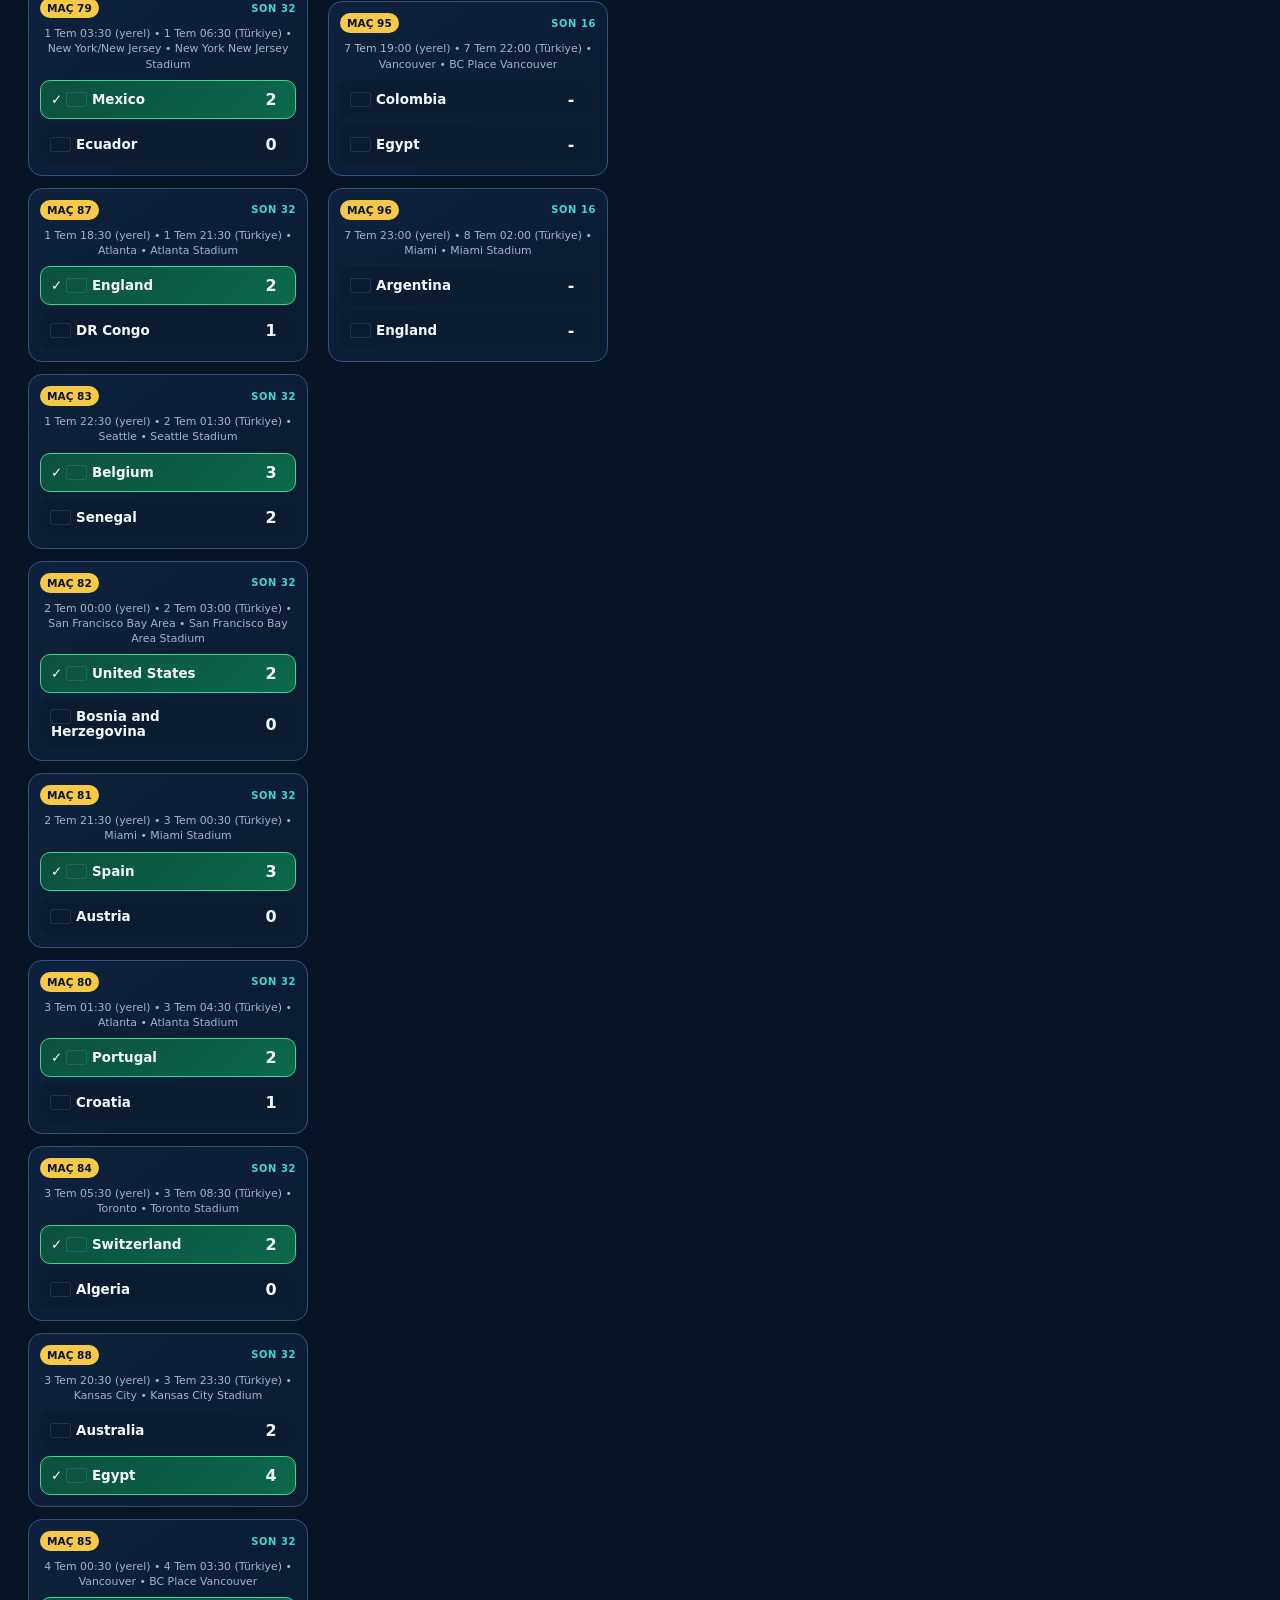
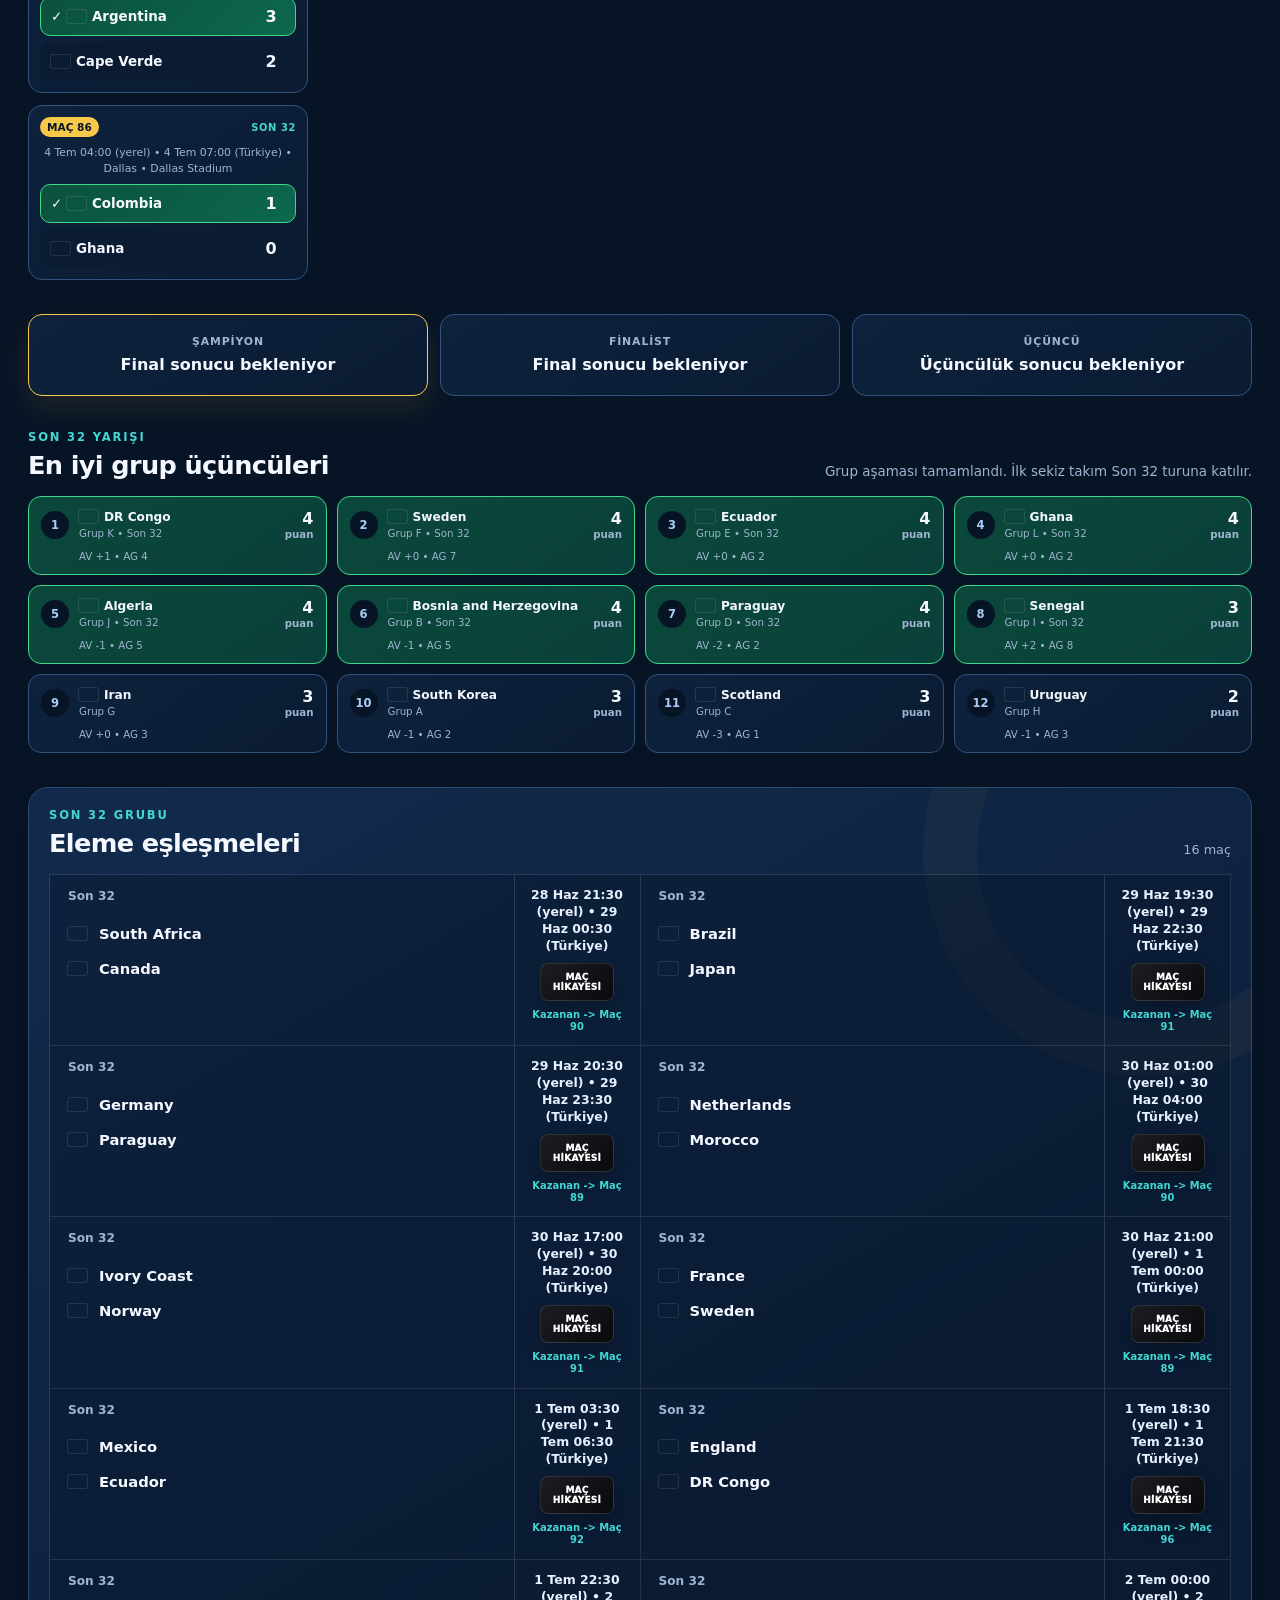
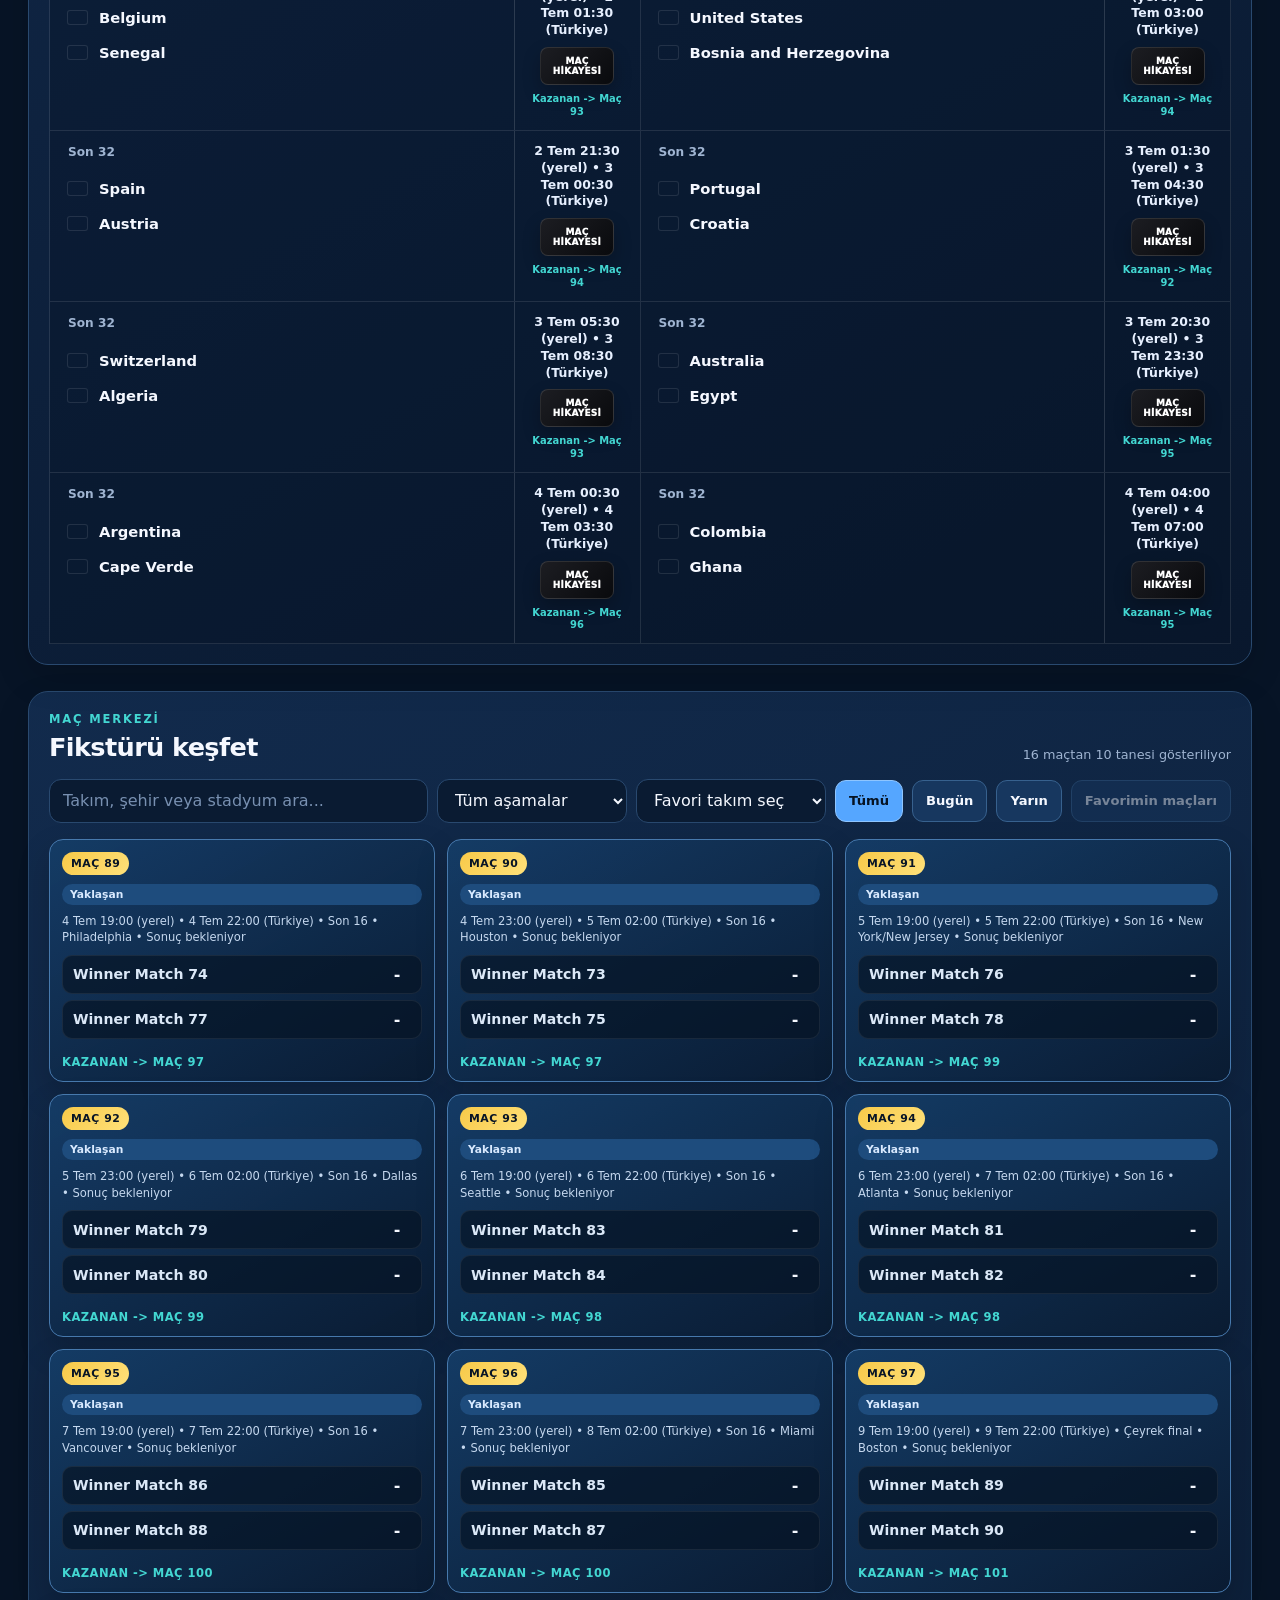
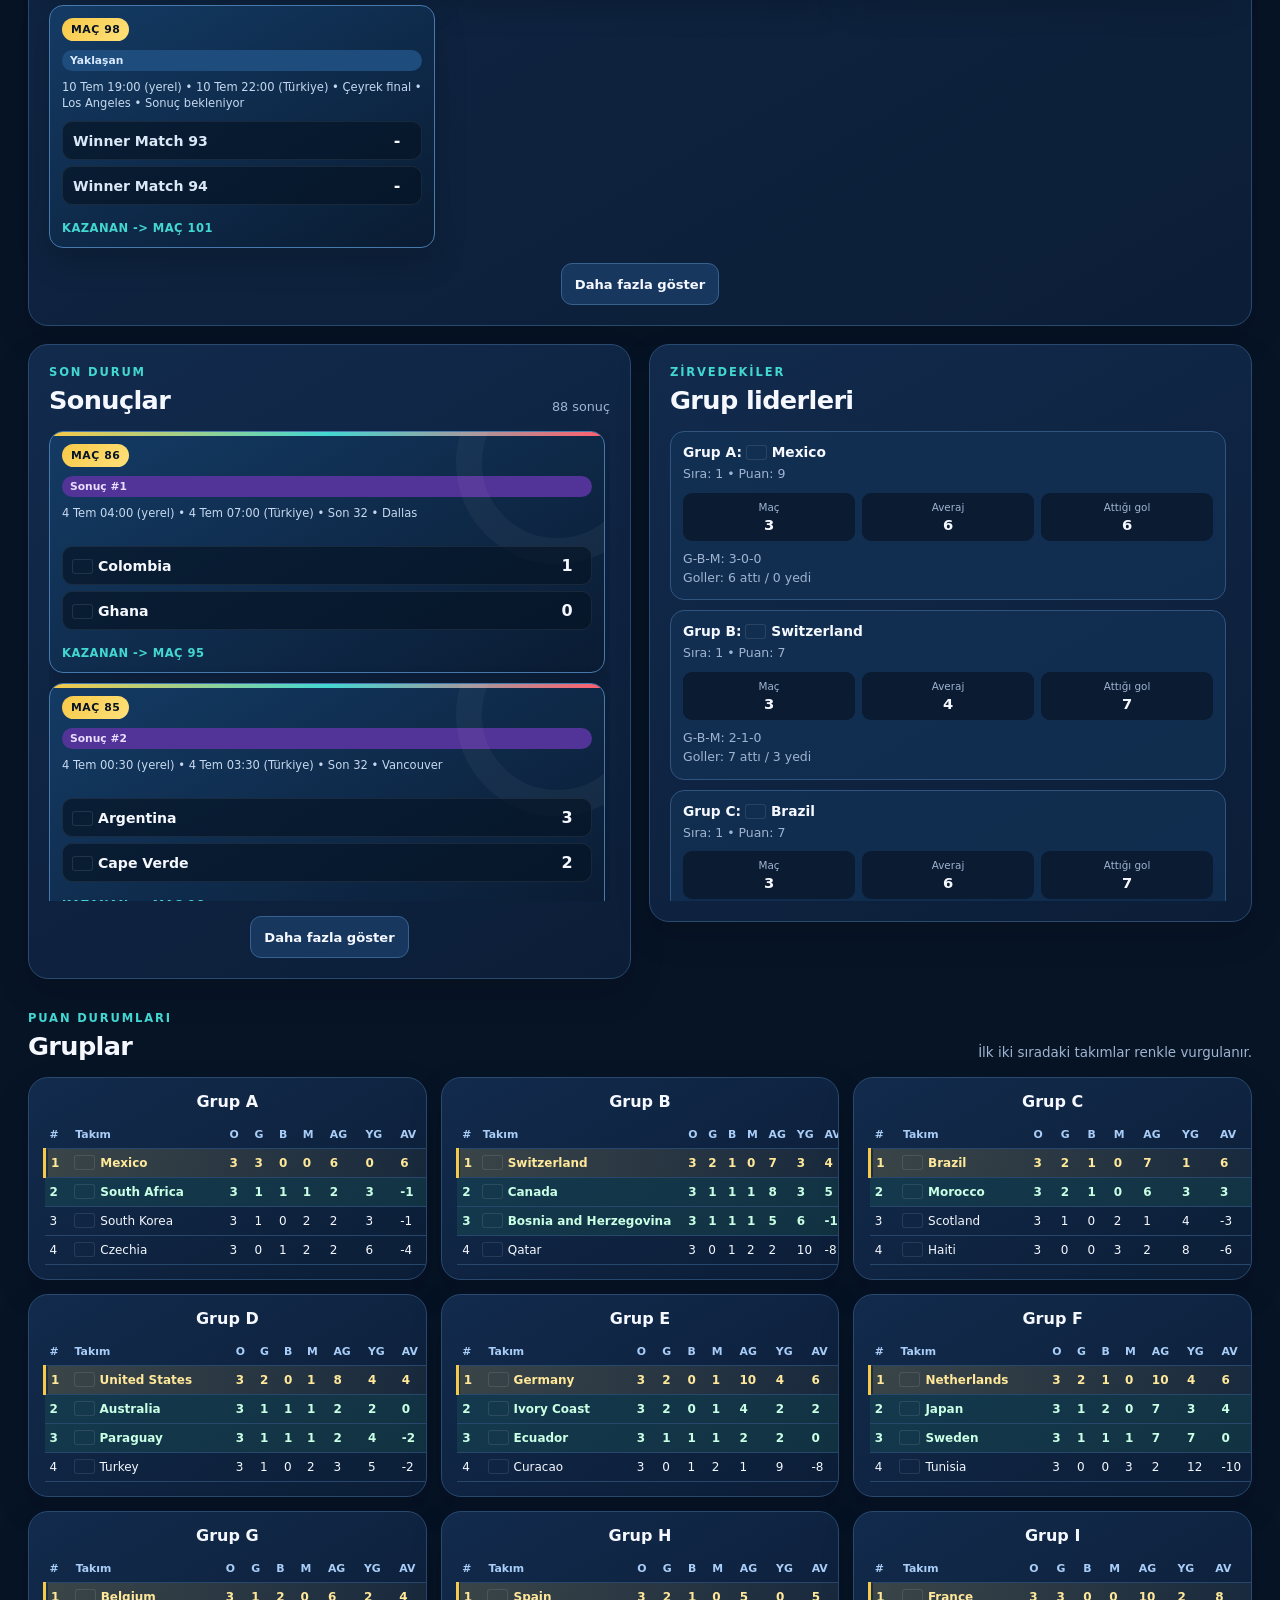
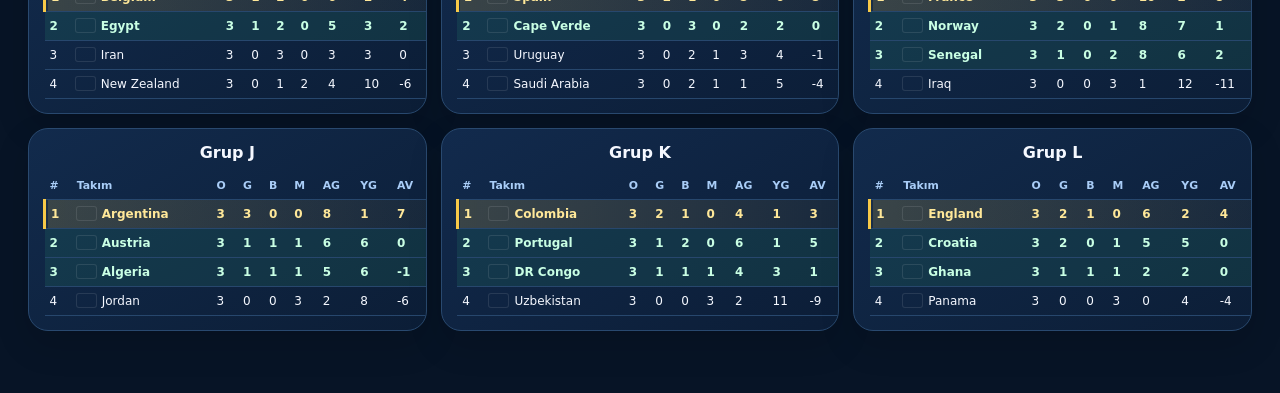
==== commit a3b6b555: "Add uncached result manager page" ====
--- a/index.html
+++ b/index.html
@@ -82,7 +82,7 @@
         clearTimeout(resetTimer);
 
         if (clickCount === 5) {
-          window.location.href = "manage_matches.html";
+          window.location.href = "manage_matches_v2.html";
           return;
         }
 
--- a/styles.css
+++ b/styles.css
@@ -124,6 +124,19 @@
 .third-place-block { margin-top:18px; opacity:.82; }
 .third-place-label { margin-bottom:9px; color:var(--gold); font-size:.72rem; font-weight:850; letter-spacing:.08em; text-align:center; text-transform:uppercase; }
 .bracket-line-top,.bracket-line-dot { display:none; }
+.final-celebration { position:fixed; inset:0; z-index:50; overflow:hidden; pointer-events:none; background:radial-gradient(circle at 50% 30%, color-mix(in srgb, var(--team-primary) 26%, transparent), transparent 34rem), rgba(3,10,22,.42); animation:celebrationFadeIn .32s ease both; }
+.final-celebration::before,.final-celebration::after { content:""; position:absolute; inset:auto; width:44vw; max-width:520px; aspect-ratio:1; border:34px solid color-mix(in srgb, var(--team-secondary) 34%, transparent); border-radius:50%; filter:blur(.2px); opacity:.32; animation:celebrationRing 4s ease-in-out infinite; }
+.final-celebration::before { left:-12vw; top:-14vw; }
+.final-celebration::after { right:-10vw; bottom:-16vw; border-color:color-mix(in srgb, var(--team-accent) 34%, transparent); animation-delay:.75s; }
+.final-celebration-canvas { position:absolute; inset:0; width:100%; height:100%; }
+.final-celebration-banner { position:absolute; left:50%; top:50%; display:grid; min-width:min(520px,calc(100vw - 34px)); gap:7px; padding:22px 26px; color:var(--text); background:linear-gradient(135deg,color-mix(in srgb, var(--team-primary) 86%, #071426),color-mix(in srgb, var(--team-accent) 68%, #071426)); border:1px solid color-mix(in srgb, var(--team-secondary) 72%, white); border-radius:18px; box-shadow:0 28px 70px rgba(0,0,0,.38),0 0 42px color-mix(in srgb, var(--team-primary) 34%, transparent); text-align:center; transform:translate(-50%,-50%) scale(.96); animation:celebrationBanner .72s cubic-bezier(.2,1.18,.28,1) .1s both; }
+.final-celebration-banner span { color:color-mix(in srgb, var(--team-secondary) 78%, white); font-size:.78rem; font-weight:900; letter-spacing:.14em; text-transform:uppercase; }
+.final-celebration-banner strong { font-size:clamp(2rem,8vw,5rem); line-height:1; text-shadow:0 4px 16px rgba(0,0,0,.32); }
+.final-celebration-done { animation:celebrationFadeOut .62s ease both; }
+@keyframes celebrationFadeIn { from { opacity:0; } to { opacity:1; } }
+@keyframes celebrationFadeOut { to { opacity:0; } }
+@keyframes celebrationBanner { from { opacity:0; transform:translate(-50%,-42%) scale(.86); } to { opacity:1; transform:translate(-50%,-50%) scale(1); } }
+@keyframes celebrationRing { 0%,100% { transform:scale(.9); opacity:.2; } 50% { transform:scale(1.08); opacity:.42; } }
 .flag-icon { width:19px; height:13px; margin-right:6px; object-fit:cover; border-radius:2px; vertical-align:-2px; box-shadow:0 0 0 1px rgba(255,255,255,.1); }
 .empty-note { grid-column:1/-1; padding:24px; color:var(--muted); background:rgba(8,25,46,.52); border:1px dashed #31547e; border-radius:13px; text-align:center; }
 .sr-only { position:absolute; width:1px; height:1px; padding:0; margin:-1px; overflow:hidden; clip:rect(0,0,0,0); white-space:nowrap; border:0; }
